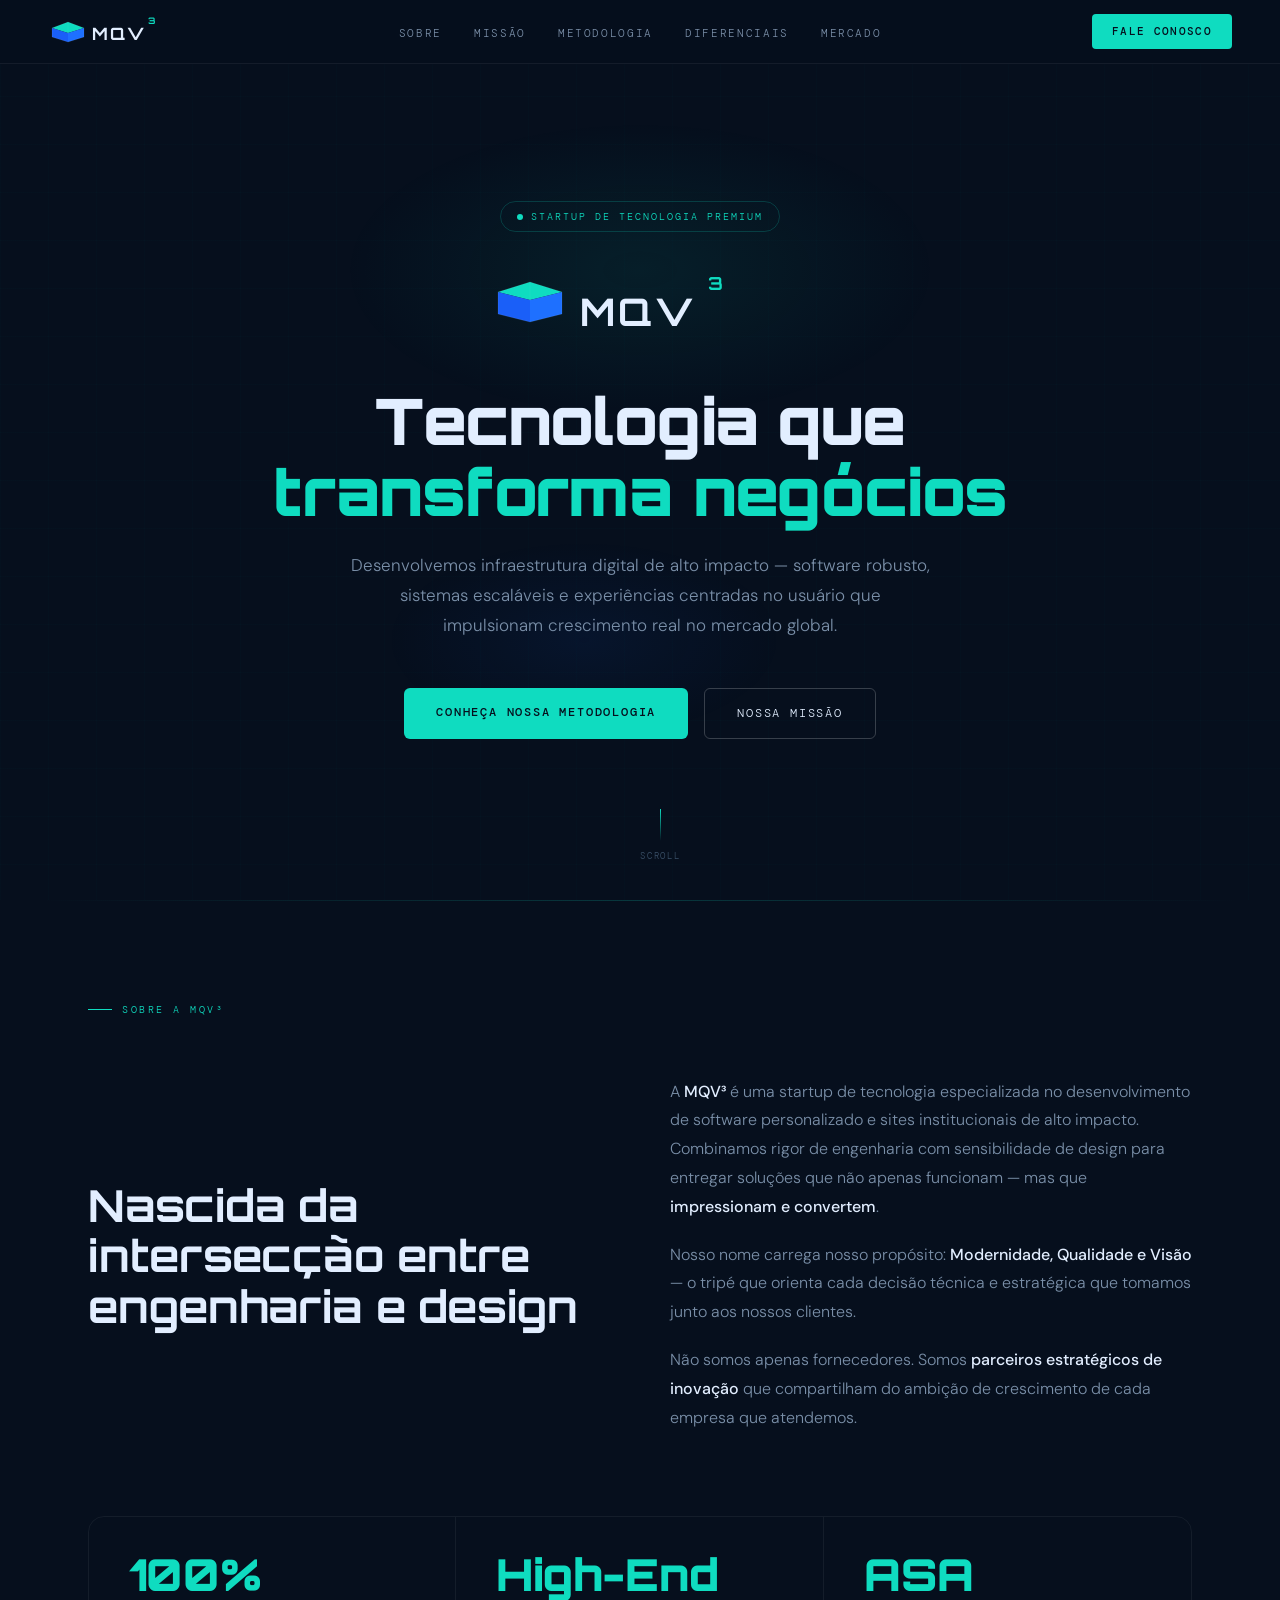
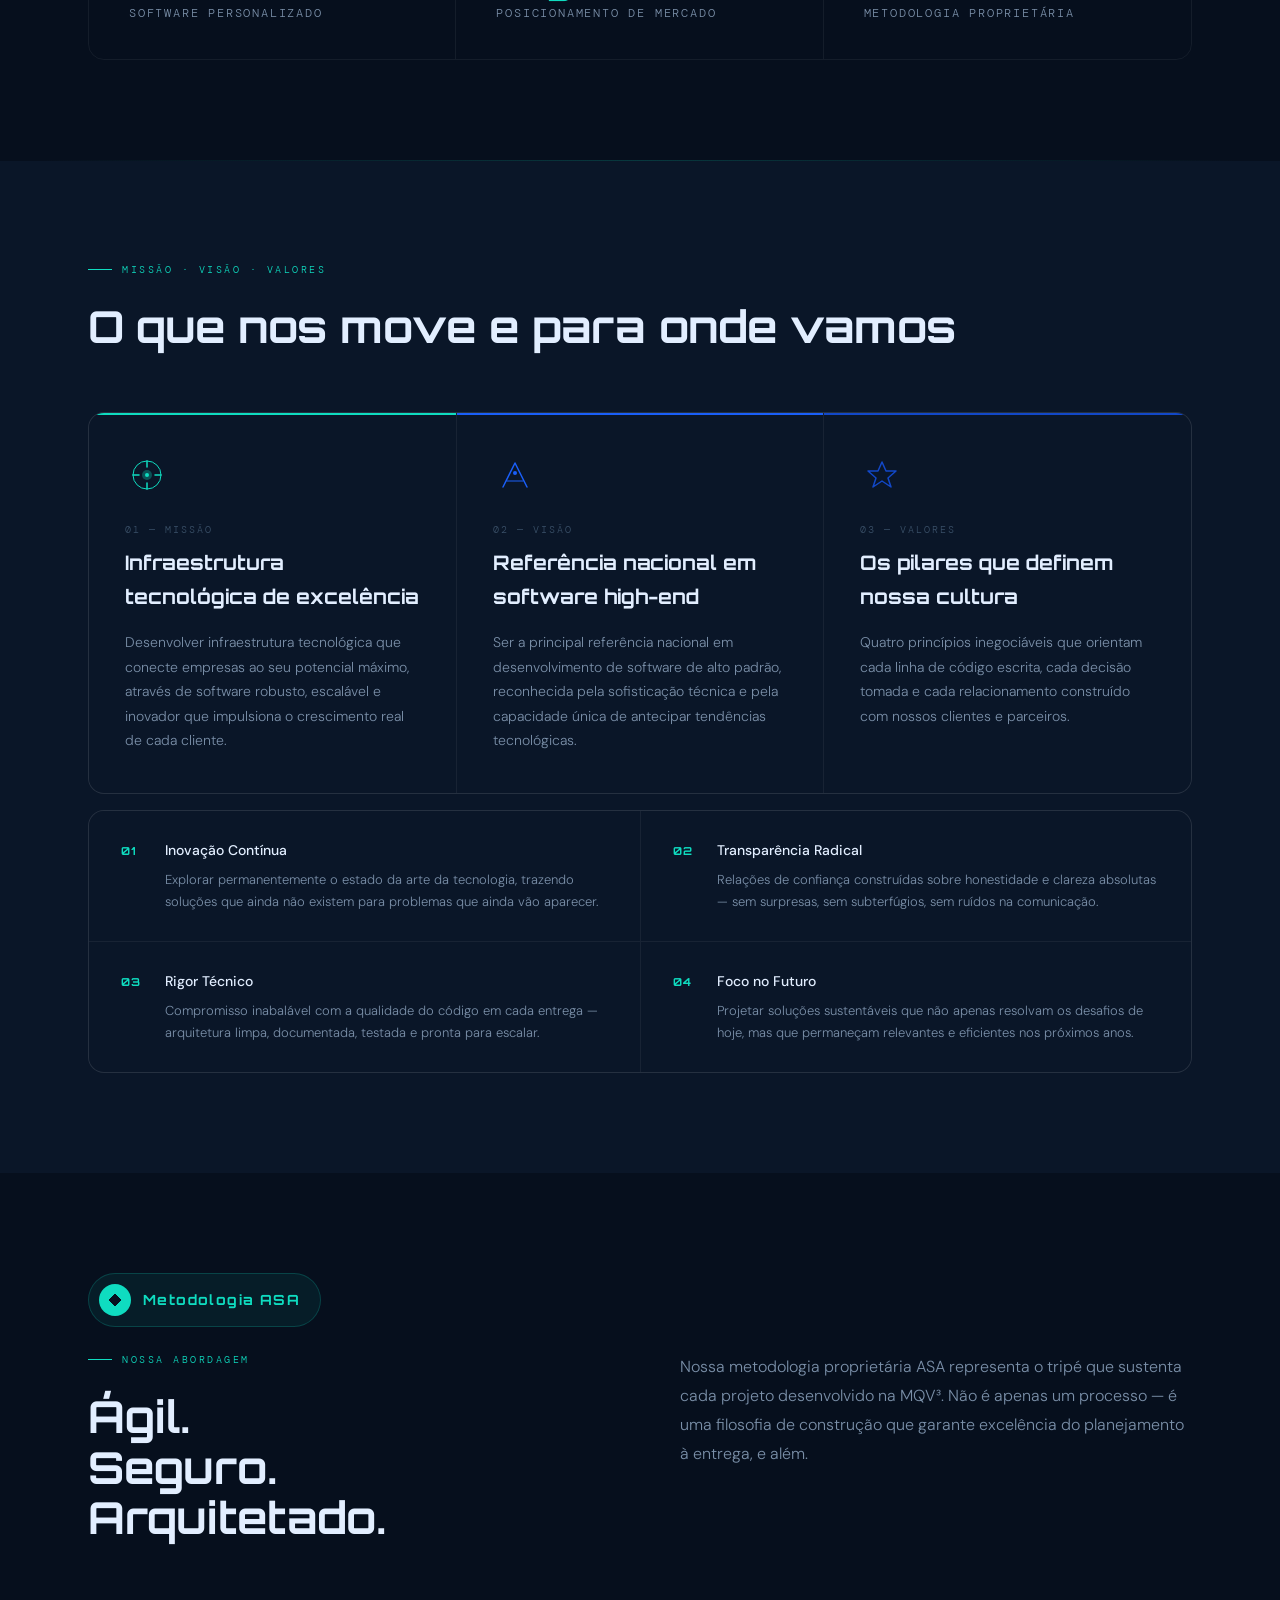
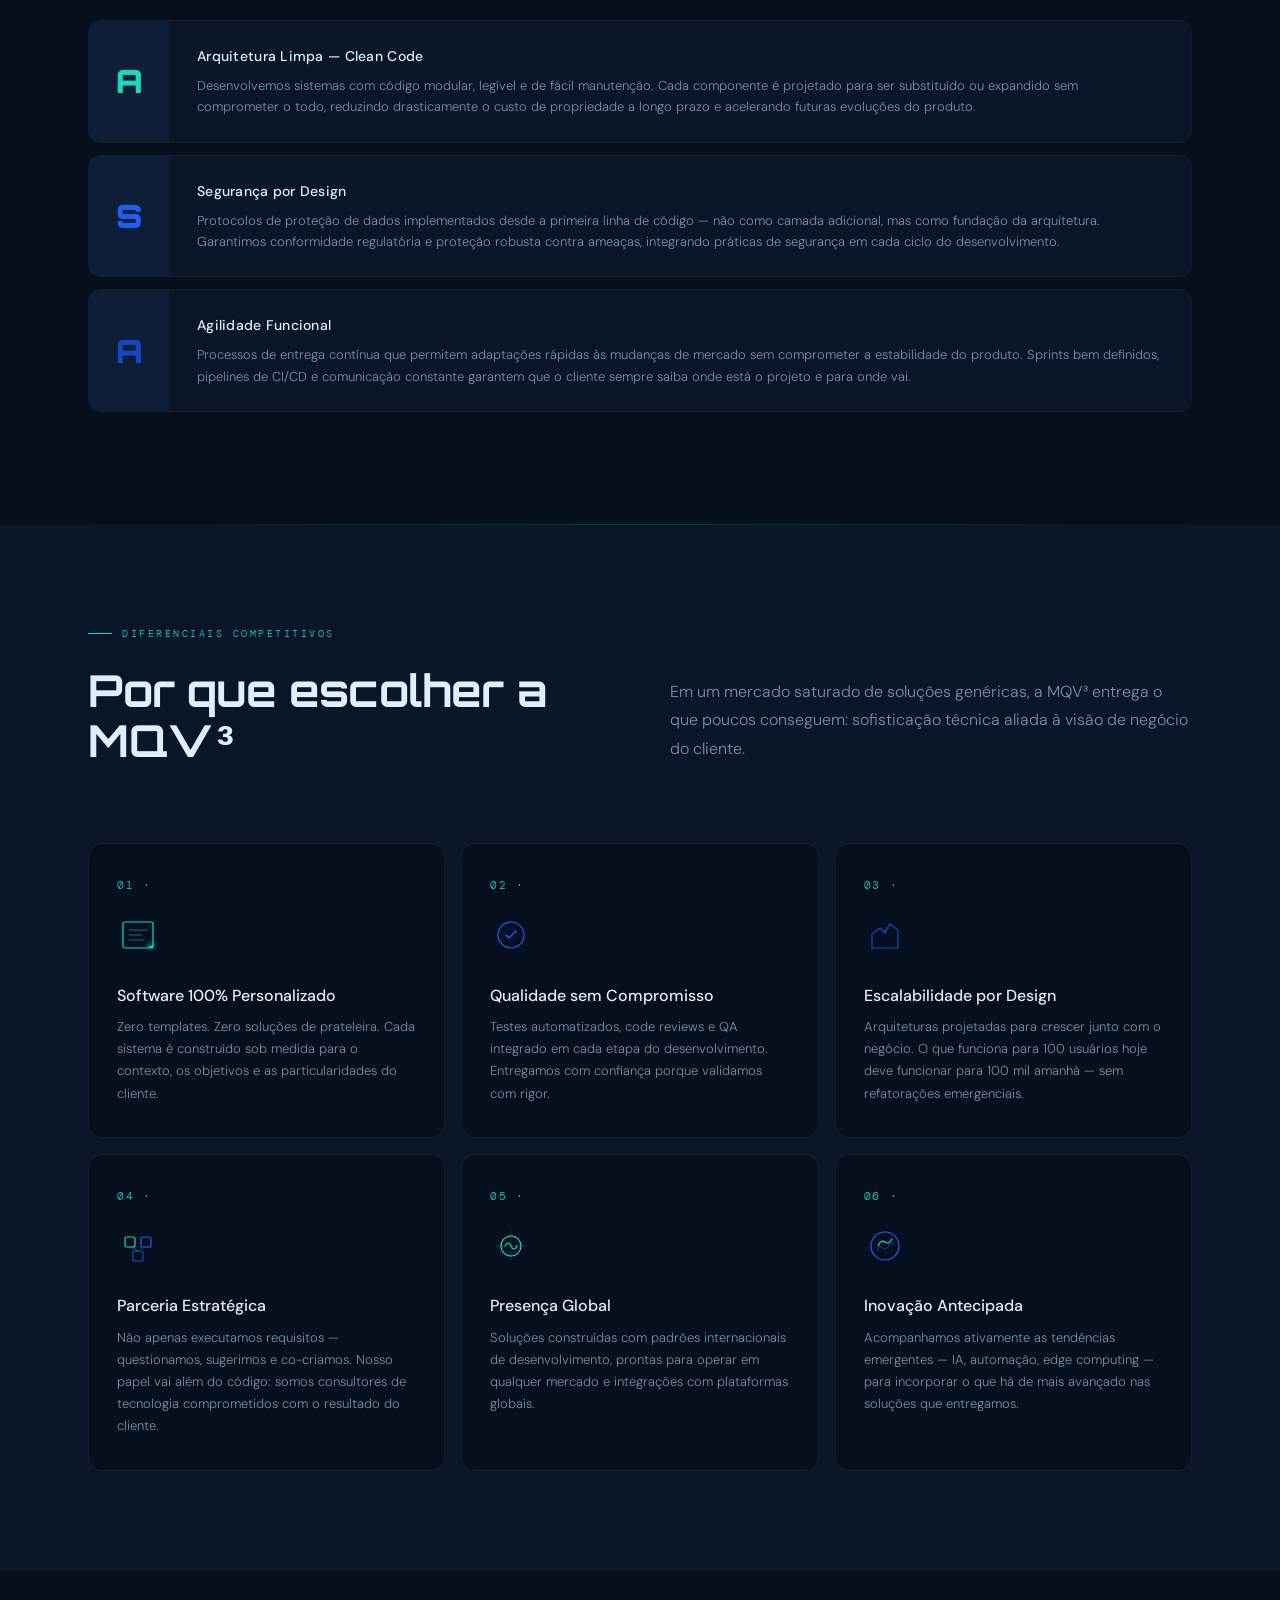
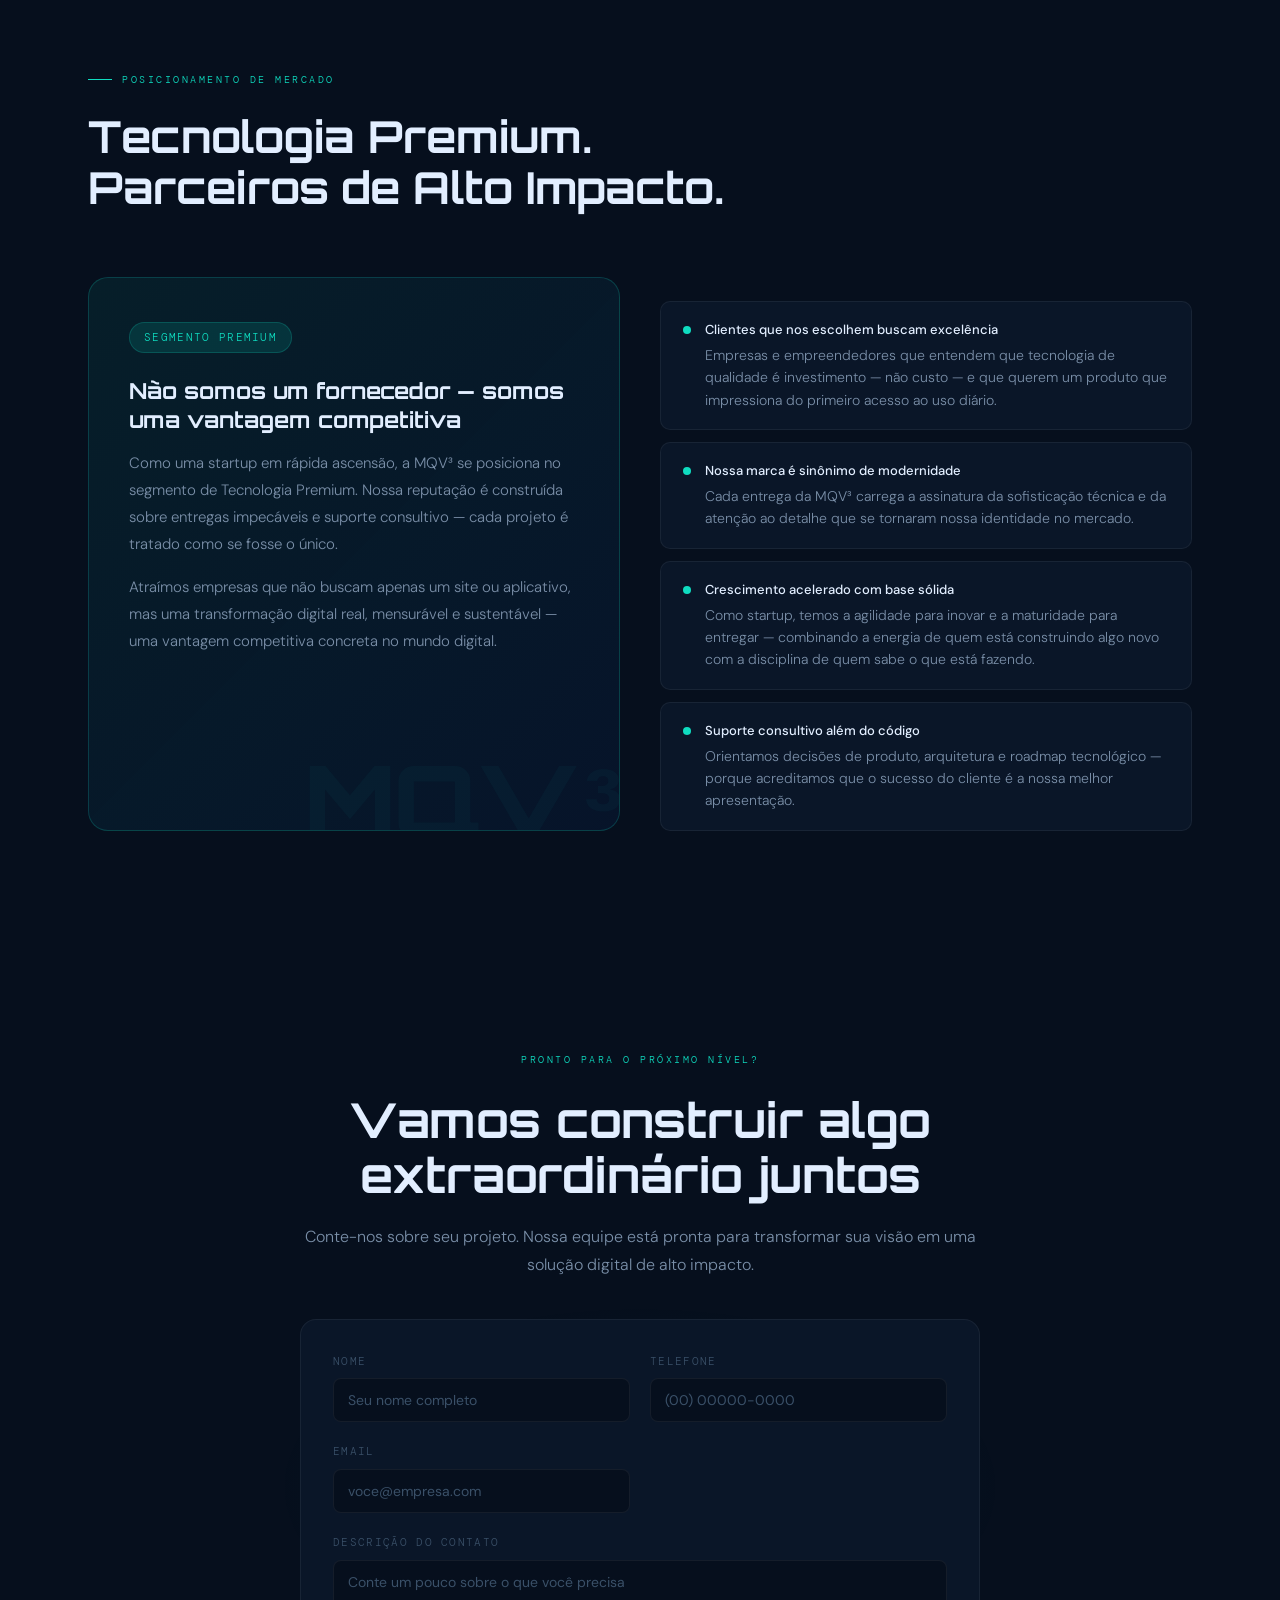
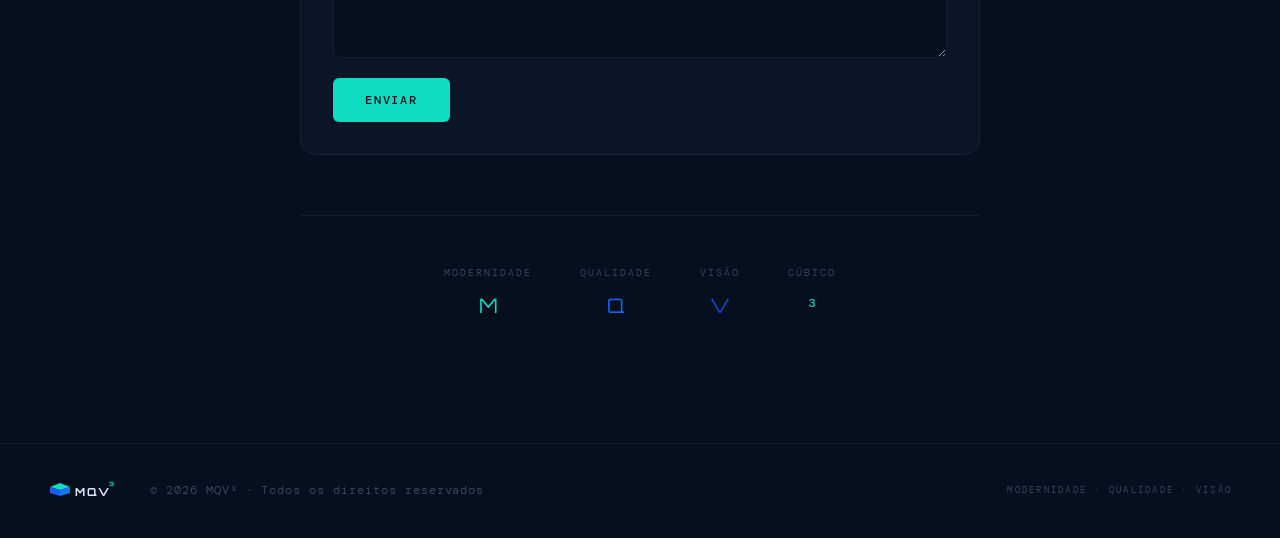
==== index.html @ 94315b9d "fix: Ajuste de organização de pastas do trabalho" ====
<!DOCTYPE html>
<html lang="pt-BR">
<head>
<meta charset="UTF-8">
<meta name="viewport" content="width=device-width, initial-scale=1.0">
<title>MQV³ — Apresentação Institucional</title>
<link rel="preconnect" href="https://fonts.googleapis.com">
<link href="https://fonts.googleapis.com/css2?family=Orbitron:wght@700;900&family=DM+Sans:ital,wght@0,300;0,400;0,500;1,300&family=DM+Mono:wght@400;500&display=swap" rel="stylesheet">
<link rel="stylesheet" href="css/styles.css">
</head>
<body>

<!-- NAV -->
<nav>
  <a href="#hero" class="nav-logo" aria-label="Voltar ao topo">
    <svg width="140" height="34" viewBox="0 0 140 34" xmlns="http://www.w3.org/2000/svg">
      <polygon points="20,7 36,13 20,18 4,13" fill="#0FDCC0"/>
      <polygon points="4,13 20,18 20,27 4,22" fill="#1A5FF8"/>
      <polygon points="36,13 36,22 20,27 20,18" fill="#1E70FF"/>
      <polyline points="20,7 36,13 36,22 20,27 4,22 4,13 20,7" fill="none" stroke="rgba(255,255,255,0.1)" stroke-width="0.75"/>
      <line x1="20" y1="7" x2="20" y2="18" stroke="rgba(255,255,255,0.1)" stroke-width="0.5"/>
      <line x1="4" y1="13" x2="20" y2="18" stroke="rgba(255,255,255,0.07)" stroke-width="0.5"/>
      <line x1="36" y1="13" x2="20" y2="18" stroke="rgba(255,255,255,0.07)" stroke-width="0.5"/>
      <text x="44" y="25" font-family="'Orbitron','Courier New',monospace" font-weight="700" font-size="17" fill="#E2EEFF" letter-spacing="2">MQV</text>
      <text x="100" y="9" font-family="'Orbitron','Courier New',monospace" font-weight="700" font-size="9" fill="#0FDCC0">3</text>
    </svg>
  </a>
  <ul class="nav-links">
    <li><a href="#sobre">Sobre</a></li>
    <li><a href="#mvv">Missão</a></li>
    <li><a href="#asa">Metodologia</a></li>
    <li><a href="#diferenciais">Diferenciais</a></li>
    <li><a href="#posicionamento">Mercado</a></li>
  </ul>
  <a href="#cta" class="nav-cta">Fale conosco</a>
</nav>

<!-- HERO -->
<section id="hero">
  <div class="hero-glow"></div>
  <div class="hero-glow-2"></div>

  <div class="hero-badge">Startup de Tecnologia Premium</div>

  <div class="hero-logo-big">
    <svg width="300" height="74" viewBox="0 0 300 74" xmlns="http://www.w3.org/2000/svg">
      <polygon points="40,10 72,20 40,28 8,20" fill="#0FDCC0"/>
      <polygon points="8,20 40,28 40,50 8,42" fill="#1A5FF8"/>
      <polygon points="72,20 72,42 40,50 40,28" fill="#1E70FF"/>
      <polyline points="40,10 72,20 72,42 40,50 8,42 8,20 40,10" fill="none" stroke="rgba(255,255,255,0.1)" stroke-width="0.75"/>
      <line x1="40" y1="10" x2="40" y2="28" stroke="rgba(255,255,255,0.1)" stroke-width="0.5"/>
      <line x1="8" y1="20" x2="40" y2="28" stroke="rgba(255,255,255,0.07)" stroke-width="0.5"/>
      <line x1="72" y1="20" x2="40" y2="28" stroke="rgba(255,255,255,0.07)" stroke-width="0.5"/>
      <text x="90" y="54" font-family="'Orbitron','Courier New',monospace" font-weight="700" font-size="38" fill="#E2EEFF" letter-spacing="3">MQV</text>
      <text x="218" y="18" font-family="'Orbitron','Courier New',monospace" font-weight="700" font-size="18" fill="#0FDCC0">3</text>
    </svg>
  </div>

  <h1 class="hero-tagline">
    Tecnologia que<br><span>transforma negócios</span>
  </h1>

  <p class="hero-sub">
    Desenvolvemos infraestrutura digital de alto impacto — software robusto, sistemas escaláveis e experiências centradas no usuário que impulsionam crescimento real no mercado global.
  </p>

  <div class="hero-actions">
    <a href="#asa" class="btn-primary">Conheça nossa metodologia</a>
    <a href="#mvv" class="btn-outline">Nossa missão</a>
  </div>

  <div class="hero-scroll">
    <div class="scroll-line"></div>
    <span>Scroll</span>
  </div>
</section>

<div class="divider"></div>

<!-- SOBRE -->
<section id="sobre" class="section">
  <div class="section-label">Sobre a MQV³</div>
  <div class="grid-2">
    <div>
      <h2 class="section-title reveal">Nascida da intersecção entre engenharia e design</h2>
    </div>
    <div class="sobre-text reveal">
      <p>A <strong>MQV³</strong> é uma startup de tecnologia especializada no desenvolvimento de software personalizado e sites institucionais de alto impacto. Combinamos rigor de engenharia com sensibilidade de design para entregar soluções que não apenas funcionam — mas que <strong>impressionam e convertem</strong>.</p>
      <p>Nosso nome carrega nosso propósito: <strong>Modernidade, Qualidade e Visão</strong> — o tripé que orienta cada decisão técnica e estratégica que tomamos junto aos nossos clientes.</p>
      <p>Não somos apenas fornecedores. Somos <strong>parceiros estratégicos de inovação</strong> que compartilham do ambição de crescimento de cada empresa que atendemos.</p>
    </div>
  </div>

  <div style="display: grid; grid-template-columns: repeat(3, 1fr); gap: 0; margin-top: 64px; border: 0.5px solid var(--border); border-radius: 16px; overflow: hidden;">
    <div class="sobre-stat" style="border: none; border-right: 0.5px solid var(--border); padding: 36px 40px; margin: 0;">
      <div class="stat-num reveal">100%</div>
      <div class="stat-label">Software personalizado</div>
    </div>
    <div class="sobre-stat" style="border: none; border-right: 0.5px solid var(--border); padding: 36px 40px; margin: 0;">
      <div class="stat-num reveal">High-End</div>
      <div class="stat-label">Posicionamento de mercado</div>
    </div>
    <div class="sobre-stat" style="border: none; padding: 36px 40px; margin: 0;">
      <div class="stat-num reveal">ASA</div>
      <div class="stat-label">Metodologia proprietária</div>
    </div>
  </div>
</section>

<div class="divider"></div>

<!-- MISSÃO VISÃO VALORES -->
<section id="mvv" style="background: var(--midnight-2); padding: 0;">
  <div class="inner">
    <div class="section-label">Missão · Visão · Valores</div>
    <h2 class="section-title reveal">O que nos move e para onde vamos</h2>

    <div class="mvv-grid">
      <div class="mvv-card reveal">
        <div class="mvv-icon">
          <svg width="32" height="32" viewBox="0 0 32 32" fill="none">
            <circle cx="16" cy="16" r="14" stroke="#0FDCC0" stroke-width="1"/>
            <circle cx="16" cy="16" r="5" fill="#0FDCC0" opacity="0.3"/>
            <circle cx="16" cy="16" r="2" fill="#0FDCC0"/>
            <line x1="16" y1="2" x2="16" y2="8" stroke="#0FDCC0" stroke-width="1.5" stroke-linecap="round"/>
            <line x1="16" y1="24" x2="16" y2="30" stroke="#0FDCC0" stroke-width="1.5" stroke-linecap="round"/>
            <line x1="2" y1="16" x2="8" y2="16" stroke="#0FDCC0" stroke-width="1.5" stroke-linecap="round"/>
            <line x1="24" y1="16" x2="30" y2="16" stroke="#0FDCC0" stroke-width="1.5" stroke-linecap="round"/>
          </svg>
        </div>
        <div class="mvv-label">01 — Missão</div>
        <h3 class="mvv-title">Infraestrutura tecnológica de excelência</h3>
        <p class="mvv-text">Desenvolver infraestrutura tecnológica que conecte empresas ao seu potencial máximo, através de software robusto, escalável e inovador que impulsiona o crescimento real de cada cliente.</p>
      </div>

      <div class="mvv-card reveal">
        <div class="mvv-icon">
          <svg width="32" height="32" viewBox="0 0 32 32" fill="none">
            <path d="M4 28 L16 4 L28 28" stroke="#1A5FF8" stroke-width="1.5" stroke-linecap="round" stroke-linejoin="round"/>
            <path d="M8 22 L24 22" stroke="#1A5FF8" stroke-width="1" stroke-linecap="round"/>
            <circle cx="16" cy="14" r="2" fill="#1A5FF8"/>
          </svg>
        </div>
        <div class="mvv-label">02 — Visão</div>
        <h3 class="mvv-title">Referência nacional em software high-end</h3>
        <p class="mvv-text">Ser a principal referência nacional em desenvolvimento de software de alto padrão, reconhecida pela sofisticação técnica e pela capacidade única de antecipar tendências tecnológicas.</p>
      </div>

      <div class="mvv-card reveal">
        <div class="mvv-icon">
          <svg width="32" height="32" viewBox="0 0 32 32" fill="none">
            <polygon points="16,3 20,12 30,12 22,19 25,28 16,22 7,28 10,19 2,12 12,12" stroke="#1248C8" stroke-width="1.5" fill="none" stroke-linejoin="round"/>
          </svg>
        </div>
        <div class="mvv-label">03 — Valores</div>
        <h3 class="mvv-title">Os pilares que definem nossa cultura</h3>
        <p class="mvv-text">Quatro princípios inegociáveis que orientam cada linha de código escrita, cada decisão tomada e cada relacionamento construído com nossos clientes e parceiros.</p>
      </div>
    </div>

    <div class="valores-grid" style="margin-top: 16px;">
      <div class="valor-item reveal">
        <div class="valor-num">01</div>
        <div>
          <div class="valor-title">Inovação Contínua</div>
          <div class="valor-text">Explorar permanentemente o estado da arte da tecnologia, trazendo soluções que ainda não existem para problemas que ainda vão aparecer.</div>
        </div>
      </div>
      <div class="valor-item reveal">
        <div class="valor-num">02</div>
        <div>
          <div class="valor-title">Transparência Radical</div>
          <div class="valor-text">Relações de confiança construídas sobre honestidade e clareza absolutas — sem surpresas, sem subterfúgios, sem ruídos na comunicação.</div>
        </div>
      </div>
      <div class="valor-item reveal">
        <div class="valor-num">03</div>
        <div>
          <div class="valor-title">Rigor Técnico</div>
          <div class="valor-text">Compromisso inabalável com a qualidade do código em cada entrega — arquitetura limpa, documentada, testada e pronta para escalar.</div>
        </div>
      </div>
      <div class="valor-item reveal">
        <div class="valor-num">04</div>
        <div>
          <div class="valor-title">Foco no Futuro</div>
          <div class="valor-text">Projetar soluções sustentáveis que não apenas resolvam os desafios de hoje, mas que permaneçam relevantes e eficientes nos próximos anos.</div>
        </div>
      </div>
    </div>
  </div>
</section>

<div class="divider"></div>

<!-- METODOLOGIA ASA -->
<section id="asa" class="section">
  <div class="asa-header">
    <div>
      <div class="asa-badge">
        <div class="asa-badge-icon">
          <svg width="16" height="16" viewBox="0 0 16 16" fill="none">
            <path d="M8 2 L14 8 L8 14 L2 8 Z" fill="#060F1D" stroke="#060F1D"/>
          </svg>
        </div>
        <span class="asa-badge-text">Metodologia ASA</span>
      </div>
      <div class="section-label">Nossa abordagem</div>
      <h2 class="section-title reveal">Ágil.<br>Seguro.<br>Arquitetado.</h2>
    </div>
    <div>
      <p class="section-intro reveal" style="margin-top: 80px;">Nossa metodologia proprietária ASA representa o tripé que sustenta cada projeto desenvolvido na MQV³. Não é apenas um processo — é uma filosofia de construção que garante excelência do planejamento à entrega, e além.</p>
    </div>
  </div>

  <div class="asa-pillars">
    <div class="asa-pillar reveal">
      <div class="asa-pillar-letter">A</div>
      <div class="asa-pillar-content">
        <div class="asa-pillar-title">Arquitetura Limpa — Clean Code</div>
        <div class="asa-pillar-text">Desenvolvemos sistemas com código modular, legível e de fácil manutenção. Cada componente é projetado para ser substituído ou expandido sem comprometer o todo, reduzindo drasticamente o custo de propriedade a longo prazo e acelerando futuras evoluções do produto.</div>
      </div>
    </div>

    <div class="asa-pillar reveal">
      <div class="asa-pillar-letter">S</div>
      <div class="asa-pillar-content">
        <div class="asa-pillar-title">Segurança por Design</div>
        <div class="asa-pillar-text">Protocolos de proteção de dados implementados desde a primeira linha de código — não como camada adicional, mas como fundação da arquitetura. Garantimos conformidade regulatória e proteção robusta contra ameaças, integrando práticas de segurança em cada ciclo do desenvolvimento.</div>
      </div>
    </div>

    <div class="asa-pillar reveal">
      <div class="asa-pillar-letter">A</div>
      <div class="asa-pillar-content">
        <div class="asa-pillar-title">Agilidade Funcional</div>
        <div class="asa-pillar-text">Processos de entrega contínua que permitem adaptações rápidas às mudanças de mercado sem comprometer a estabilidade do produto. Sprints bem definidos, pipelines de CI/CD e comunicação constante garantem que o cliente sempre saiba onde está o projeto e para onde vai.</div>
      </div>
    </div>
  </div>
</section>

<div class="divider"></div>

<!-- DIFERENCIAIS -->
<section id="diferenciais" style="background: var(--midnight-2); padding: 0;">
  <div class="inner">
    <div class="section-label">Diferenciais Competitivos</div>
    <div style="display: grid; grid-template-columns: 1fr 1fr; gap: 60px; align-items: start;">
      <h2 class="section-title reveal">Por que escolher a MQV³</h2>
      <p class="section-intro reveal" style="margin-top: 12px;">Em um mercado saturado de soluções genéricas, a MQV³ entrega o que poucos conseguem: sofisticação técnica aliada à visão de negócio do cliente.</p>
    </div>

    <div class="diff-grid">
      <div class="diff-card reveal">
        <div class="diff-num">01 ·</div>
        <svg class="diff-icon" viewBox="0 0 42 42" fill="none">
          <rect x="6" y="8" width="30" height="26" rx="2" stroke="#0FDCC0" stroke-width="1.2"/>
          <line x1="12" y1="16" x2="30" y2="16" stroke="#0FDCC0" stroke-width="1" stroke-linecap="round" opacity="0.5"/>
          <line x1="12" y1="21" x2="24" y2="21" stroke="#0FDCC0" stroke-width="1" stroke-linecap="round" opacity="0.5"/>
          <line x1="12" y1="26" x2="27" y2="26" stroke="#0FDCC0" stroke-width="1" stroke-linecap="round" opacity="0.5"/>
          <circle cx="34" cy="32" r="5" fill="#0FDCC0" opacity="0.15" stroke="#0FDCC0" stroke-width="1"/>
          <path d="M32 32 L33.5 33.5 L36 31" stroke="#0FDCC0" stroke-width="1.2" stroke-linecap="round" stroke-linejoin="round"/>
        </svg>
        <div class="diff-title">Software 100% Personalizado</div>
        <div class="diff-text">Zero templates. Zero soluções de prateleira. Cada sistema é construído sob medida para o contexto, os objetivos e as particularidades do cliente.</div>
      </div>

      <div class="diff-card reveal">
        <div class="diff-num">02 ·</div>
        <svg class="diff-icon" viewBox="0 0 42 42" fill="none">
          <circle cx="21" cy="21" r="13" stroke="#1A5FF8" stroke-width="1.2"/>
          <path d="M16 21 L19 24 L26 17" stroke="#1A5FF8" stroke-width="1.5" stroke-linecap="round" stroke-linejoin="round"/>
          <circle cx="21" cy="21" r="6" stroke="#1A5FF8" stroke-width="0.7" opacity="0.3"/>
        </svg>
        <div class="diff-title">Qualidade sem Compromisso</div>
        <div class="diff-text">Testes automatizados, code reviews e QA integrado em cada etapa do desenvolvimento. Entregamos com confiança porque validamos com rigor.</div>
      </div>

      <div class="diff-card reveal">
        <div class="diff-num">03 ·</div>
        <svg class="diff-icon" viewBox="0 0 42 42" fill="none">
          <path d="M8 34 L8 20 L16 14 L21 18 L26 10 L34 16 L34 34" stroke="#1248C8" stroke-width="1.2" stroke-linejoin="round" stroke-linecap="round"/>
          <line x1="8" y1="34" x2="34" y2="34" stroke="#1248C8" stroke-width="1" stroke-linecap="round"/>
          <circle cx="21" cy="18" r="2" fill="#1248C8" opacity="0.5"/>
        </svg>
        <div class="diff-title">Escalabilidade por Design</div>
        <div class="diff-text">Arquiteturas projetadas para crescer junto com o negócio. O que funciona para 100 usuários hoje deve funcionar para 100 mil amanhã — sem refatorações emergenciais.</div>
      </div>

      <div class="diff-card reveal">
        <div class="diff-num">04 ·</div>
        <svg class="diff-icon" viewBox="0 0 42 42" fill="none">
          <rect x="8" y="12" width="10" height="10" rx="2" stroke="#0FDCC0" stroke-width="1.2"/>
          <rect x="24" y="12" width="10" height="10" rx="2" stroke="#1A5FF8" stroke-width="1.2"/>
          <rect x="16" y="26" width="10" height="10" rx="2" stroke="#1248C8" stroke-width="1.2"/>
          <line x1="13" y1="22" x2="21" y2="26" stroke="#0FDCC0" stroke-width="0.8" opacity="0.5"/>
          <line x1="29" y1="22" x2="21" y2="26" stroke="#1A5FF8" stroke-width="0.8" opacity="0.5"/>
        </svg>
        <div class="diff-title">Parceria Estratégica</div>
        <div class="diff-text">Não apenas executamos requisitos — questionamos, sugerimos e co-criamos. Nosso papel vai além do código: somos consultores de tecnologia comprometidos com o resultado do cliente.</div>
      </div>

      <div class="diff-card reveal">
        <div class="diff-num">05 ·</div>
        <svg class="diff-icon" viewBox="0 0 42 42" fill="none">
          <path d="M21 6 L21 36" stroke="#0FDCC0" stroke-width="1" stroke-linecap="round" opacity="0.2"/>
          <path d="M6 21 L36 21" stroke="#0FDCC0" stroke-width="1" stroke-linecap="round" opacity="0.2"/>
          <circle cx="21" cy="21" r="10" stroke="#0FDCC0" stroke-width="1.2"/>
          <path d="M15 21 Q18 15 21 21 Q24 27 27 21" stroke="#0FDCC0" stroke-width="1.2" fill="none" stroke-linecap="round"/>
        </svg>
        <div class="diff-title">Presença Global</div>
        <div class="diff-text">Soluções construídas com padrões internacionais de desenvolvimento, prontas para operar em qualquer mercado e integrações com plataformas globais.</div>
      </div>

      <div class="diff-card reveal">
        <div class="diff-num">06 ·</div>
        <svg class="diff-icon" viewBox="0 0 42 42" fill="none">
          <circle cx="21" cy="21" r="14" stroke="#1A5FF8" stroke-width="1.2"/>
          <path d="M14 21 Q17 14 21 17 Q25 20 28 14" stroke="#0FDCC0" stroke-width="1.2" fill="none" stroke-linecap="round"/>
          <path d="M13 25 Q16 20 19 23 Q22 26 26 19 Q28 16 30 19" stroke="#1A5FF8" stroke-width="1" fill="none" stroke-linecap="round" opacity="0.6"/>
        </svg>
        <div class="diff-title">Inovação Antecipada</div>
        <div class="diff-text">Acompanhamos ativamente as tendências emergentes — IA, automação, edge computing — para incorporar o que há de mais avançado nas soluções que entregamos.</div>
      </div>
    </div>
  </div>
</section>

<div class="divider"></div>

<!-- POSICIONAMENTO -->
<section id="posicionamento" class="section">
  <div class="section-label">Posicionamento de Mercado</div>
  <h2 class="section-title reveal">Tecnologia Premium.<br>Parceiros de Alto Impacto.</h2>

  <div class="pos-wrapper">
    <div class="pos-card-main reveal">
      <div class="pos-tag">Segmento Premium</div>
      <h3>Não somos um fornecedor — somos uma vantagem competitiva</h3>
      <p style="margin-top: 16px;">Como uma startup em rápida ascensão, a MQV³ se posiciona no segmento de Tecnologia Premium. Nossa reputação é construída sobre entregas impecáveis e suporte consultivo — cada projeto é tratado como se fosse o único.</p>
      <p style="margin-top: 16px;">Atraímos empresas que não buscam apenas um site ou aplicativo, mas uma transformação digital real, mensurável e sustentável — uma vantagem competitiva concreta no mundo digital.</p>
    </div>

    <div>
      <div class="pos-list">
        <div class="pos-item reveal">
          <div class="pos-item-dot"></div>
          <div class="pos-item-text">
            <strong>Clientes que nos escolhem buscam excelência</strong>
            Empresas e empreendedores que entendem que tecnologia de qualidade é investimento — não custo — e que querem um produto que impressiona do primeiro acesso ao uso diário.
          </div>
        </div>
        <div class="pos-item reveal">
          <div class="pos-item-dot"></div>
          <div class="pos-item-text">
            <strong>Nossa marca é sinônimo de modernidade</strong>
            Cada entrega da MQV³ carrega a assinatura da sofisticação técnica e da atenção ao detalhe que se tornaram nossa identidade no mercado.
          </div>
        </div>
        <div class="pos-item reveal">
          <div class="pos-item-dot"></div>
          <div class="pos-item-text">
            <strong>Crescimento acelerado com base sólida</strong>
            Como startup, temos a agilidade para inovar e a maturidade para entregar — combinando a energia de quem está construindo algo novo com a disciplina de quem sabe o que está fazendo.
          </div>
        </div>
        <div class="pos-item reveal">
          <div class="pos-item-dot"></div>
          <div class="pos-item-text">
            <strong>Suporte consultivo além do código</strong>
            Orientamos decisões de produto, arquitetura e roadmap tecnológico — porque acreditamos que o sucesso do cliente é a nossa melhor apresentação.
          </div>
        </div>
      </div>
    </div>
  </div>
</section>

<div class="divider"></div>

<!-- CTA -->
<section id="cta">
  <div class="cta-inner">
    <div class="cta-kicker">Pronto para o próximo nível?</div>
    <h2 class="cta-title reveal">Vamos construir algo extraordinário juntos</h2>
    <p class="cta-sub reveal">Conte-nos sobre seu projeto. Nossa equipe está pronta para transformar sua visão em uma solução digital de alto impacto.</p>
    <form id="contact-form" class="contact-form reveal">
      <div class="form-grid">
        <div class="form-field">
          <label for="contact-name">Nome</label>
          <input type="text" id="contact-name" name="name" placeholder="Seu nome completo" required>
        </div>
        <div class="form-field">
          <label for="contact-phone">Telefone</label>
          <input type="tel" id="contact-phone" name="phone" placeholder="(00) 00000-0000" required>
        </div>
        <div class="form-field">
          <label for="contact-email">Email</label>
          <input type="email" id="contact-email" name="email" placeholder="voce@empresa.com" required>
        </div>
        <div class="form-field full">
          <label for="contact-description">Descrição do contato</label>
          <textarea id="contact-description" name="description" rows="4" placeholder="Conte um pouco sobre o que você precisa" required></textarea>
        </div>
      </div>
      <div class="form-actions">
        <button type="submit" class="btn-primary">Enviar</button>
        <span id="contact-success" class="form-success" role="status" aria-live="polite">Formulário enviado com sucesso.</span>
      </div>
    </form>

    <div style="margin-top: 60px; padding-top: 48px; border-top: 0.5px solid var(--border); display: flex; justify-content: center; gap: 48px; flex-wrap: wrap;">
      <div style="text-align: center;">
        <div style="font-family: 'DM Mono', monospace; font-size: 10px; letter-spacing: 0.2em; color: var(--text-dim); text-transform: uppercase; margin-bottom: 8px;">Modernidade</div>
        <div style="font-family: 'Orbitron', monospace; font-size: 20px; color: var(--teal);">M</div>
      </div>
      <div style="text-align: center;">
        <div style="font-family: 'DM Mono', monospace; font-size: 10px; letter-spacing: 0.2em; color: var(--text-dim); text-transform: uppercase; margin-bottom: 8px;">Qualidade</div>
        <div style="font-family: 'Orbitron', monospace; font-size: 20px; color: var(--cobalt);">Q</div>
      </div>
      <div style="text-align: center;">
        <div style="font-family: 'DM Mono', monospace; font-size: 10px; letter-spacing: 0.2em; color: var(--text-dim); text-transform: uppercase; margin-bottom: 8px;">Visão</div>
        <div style="font-family: 'Orbitron', monospace; font-size: 20px; color: var(--indigo);">V</div>
      </div>
      <div style="text-align: center;">
        <div style="font-family: 'DM Mono', monospace; font-size: 10px; letter-spacing: 0.2em; color: var(--text-dim); text-transform: uppercase; margin-bottom: 8px;">Cúbico</div>
        <div style="font-family: 'Orbitron', monospace; font-size: 20px; color: var(--teal);">³</div>
      </div>
    </div>
  </div>
</section>

<!-- FOOTER -->
<footer>
  <div style="display: flex; align-items: center; gap: 12px;">
    <a href="#hero" class="footer-logo" aria-label="Voltar ao topo">
      <svg width="90" height="22" viewBox="0 0 90 22" xmlns="http://www.w3.org/2000/svg">
        <polygon points="12,3 22,7 12,10 2,7" fill="#0FDCC0"/>
        <polygon points="2,7 12,10 12,16 2,13" fill="#1A5FF8"/>
        <polygon points="22,7 22,13 12,16 12,10" fill="#1E70FF"/>
        <text x="27" y="16" font-family="'Orbitron','Courier New',monospace" font-weight="700" font-size="11" fill="#E2EEFF" letter-spacing="1.5">MQV</text>
        <text x="61" y="6" font-family="'Orbitron','Courier New',monospace" font-weight="700" font-size="6" fill="#0FDCC0">3</text>
      </svg>
    </a>
    <span class="footer-copy">© 2026 MQV³ · Todos os direitos reservados</span>
  </div>
  <span class="footer-tagline">Modernidade · Qualidade · Visão</span>
</footer>

<script src="js/main.js"></script>

</body>
</html>
---- css/styles.css ----
*, *::before, *::after { box-sizing: border-box; margin: 0; padding: 0; }

:root {
  --teal: #0FDCC0;
  --cobalt: #1A5FF8;
  --indigo: #1248C8;
  --midnight: #060F1D;
  --midnight-2: #0A1628;
  --midnight-3: #0E1E36;
  --nevoa: #F3F7FB;
  --text-main: #E2EEFF;
  --text-muted: #7A8FA8;
  --text-dim: #3A5068;
  --border: rgba(255,255,255,0.06);
  --border-teal: rgba(15,220,192,0.2);
}

html { scroll-behavior: smooth; }

body {
  background: var(--midnight);
  color: var(--text-main);
  font-family: 'DM Sans', sans-serif;
  font-weight: 300;
  line-height: 1.7;
  overflow-x: hidden;
}

/* --- GRID NOISE TEXTURE --- */
body::before {
  content: '';
  position: fixed;
  inset: 0;
  background-image:
    linear-gradient(rgba(15,220,192,0.015) 1px, transparent 1px),
    linear-gradient(90deg, rgba(15,220,192,0.015) 1px, transparent 1px);
  background-size: 48px 48px;
  pointer-events: none;
  z-index: 0;
}

section, nav, footer { position: relative; z-index: 1; }

/* --- TYPOGRAPHY --- */
.font-orbit { font-family: 'Orbitron', monospace; }
.font-mono  { font-family: 'DM Mono', monospace; }

h1, h2, h3 { font-family: 'Orbitron', monospace; font-weight: 700; }

.section-label {
  font-family: 'DM Mono', monospace;
  font-size: 10px;
  letter-spacing: 0.25em;
  text-transform: uppercase;
  color: var(--teal);
  display: flex;
  align-items: center;
  gap: 10px;
  margin-bottom: 1.5rem;
}
.section-label::before {
  content: '';
  display: block;
  width: 24px;
  height: 1px;
  background: var(--teal);
}

/* --- NAV --- */
nav {
  position: fixed;
  top: 0; left: 0; right: 0;
  z-index: 100;
  padding: 0 48px;
  height: 64px;
  display: flex;
  align-items: center;
  justify-content: space-between;
  background: rgba(6,15,29,0.85);
  backdrop-filter: blur(16px);
  border-bottom: 0.5px solid var(--border);
}

.nav-logo {
  display: flex;
  align-items: center;
  gap: 10px;
  text-decoration: none;
}

.nav-links {
  display: flex;
  gap: 32px;
  list-style: none;
}

.nav-links a {
  font-size: 11px;
  letter-spacing: 0.15em;
  text-transform: uppercase;
  text-decoration: none;
  color: var(--text-muted);
  transition: color 0.2s;
  font-family: 'DM Mono', monospace;
}
.nav-links a:hover { color: var(--teal); }

.nav-cta {
  font-size: 11px;
  font-family: 'DM Mono', monospace;
  letter-spacing: 0.12em;
  text-transform: uppercase;
  color: var(--midnight);
  background: var(--teal);
  padding: 8px 20px;
  border-radius: 4px;
  text-decoration: none;
  font-weight: 500;
  transition: opacity 0.2s;
}
.nav-cta:hover { opacity: 0.85; }

/* --- HERO --- */
#hero {
  min-height: 100vh;
  display: flex;
  flex-direction: column;
  align-items: center;
  justify-content: center;
  text-align: center;
  padding: 120px 48px 80px;
  position: relative;
}

.hero-glow {
  position: absolute;
  top: 30%;
  left: 50%;
  transform: translate(-50%, -50%);
  width: 600px;
  height: 300px;
  background: radial-gradient(ellipse, rgba(15,220,192,0.08) 0%, transparent 70%);
  pointer-events: none;
}

.hero-glow-2 {
  position: absolute;
  top: 60%;
  left: 30%;
  width: 400px;
  height: 200px;
  background: radial-gradient(ellipse, rgba(26,95,248,0.07) 0%, transparent 70%);
  pointer-events: none;
}

.hero-badge {
  display: inline-flex;
  align-items: center;
  gap: 8px;
  font-size: 10px;
  font-family: 'DM Mono', monospace;
  letter-spacing: 0.2em;
  text-transform: uppercase;
  color: var(--teal);
  border: 0.5px solid var(--border-teal);
  padding: 6px 16px;
  border-radius: 100px;
  margin-bottom: 2.5rem;
  animation: fadeUp 0.8s ease both;
}
.hero-badge::before {
  content: '';
  width: 6px;
  height: 6px;
  background: var(--teal);
  border-radius: 50%;
  animation: pulse 2s infinite;
}

@keyframes pulse {
  0%, 100% { opacity: 1; transform: scale(1); }
  50% { opacity: 0.4; transform: scale(0.8); }
}

.hero-logo-big {
  margin-bottom: 2rem;
  animation: fadeUp 0.8s 0.1s ease both;
}

.hero-tagline {
  font-size: clamp(36px, 5vw, 64px);
  font-family: 'Orbitron', monospace;
  font-weight: 900;
  line-height: 1.1;
  letter-spacing: -0.01em;
  margin-bottom: 1.5rem;
  animation: fadeUp 0.8s 0.2s ease both;
}

.hero-tagline span { color: var(--teal); }

.hero-sub {
  font-size: 17px;
  color: var(--text-muted);
  max-width: 580px;
  line-height: 1.75;
  margin-bottom: 3rem;
  animation: fadeUp 0.8s 0.3s ease both;
}

.hero-actions {
  display: flex;
  gap: 16px;
  justify-content: center;
  flex-wrap: wrap;
  animation: fadeUp 0.8s 0.4s ease both;
}

.btn-primary {
  background: var(--teal);
  color: var(--midnight);
  padding: 14px 32px;
  border-radius: 6px;
  font-size: 12px;
  font-family: 'DM Mono', monospace;
  letter-spacing: 0.15em;
  text-transform: uppercase;
  text-decoration: none;
  font-weight: 500;
  transition: opacity 0.2s, transform 0.2s;
}
.btn-primary:hover { opacity: 0.88; transform: translateY(-1px); }

.btn-outline {
  border: 0.5px solid rgba(255,255,255,0.2);
  color: var(--text-main);
  padding: 14px 32px;
  border-radius: 6px;
  font-size: 12px;
  font-family: 'DM Mono', monospace;
  letter-spacing: 0.15em;
  text-transform: uppercase;
  text-decoration: none;
  transition: border-color 0.2s, color 0.2s;
}
.btn-outline:hover { border-color: var(--teal); color: var(--teal); }

.hero-scroll {
  position: absolute;
  bottom: 36px;
  left: 50%;
  transform: translateX(-50%);
  display: flex;
  flex-direction: column;
  align-items: center;
  gap: 8px;
  font-size: 9px;
  font-family: 'DM Mono', monospace;
  letter-spacing: 0.2em;
  text-transform: uppercase;
  color: var(--text-dim);
  animation: fadeUp 1s 0.8s ease both;
}

.scroll-line {
  width: 1px;
  height: 32px;
  background: linear-gradient(to bottom, var(--teal), transparent);
  animation: scrollPulse 2s infinite;
}

@keyframes scrollPulse {
  0% { opacity: 1; transform: scaleY(1); transform-origin: top; }
  100% { opacity: 0; transform: scaleY(0); transform-origin: top; }
}

@keyframes fadeUp {
  from { opacity: 0; transform: translateY(20px); }
  to   { opacity: 1; transform: translateY(0); }
}

/* --- SECTION BASE --- */
.section {
  padding: 100px 48px;
  max-width: 1200px;
  margin: 0 auto;
}

.section-title {
  font-size: clamp(28px, 3.5vw, 44px);
  margin-bottom: 1rem;
  line-height: 1.15;
}

.section-intro {
  font-size: 16px;
  color: var(--text-muted);
  max-width: 560px;
  line-height: 1.8;
}

/* --- DIVIDER --- */
.divider {
  width: 100%;
  height: 0.5px;
  background: linear-gradient(to right, transparent, var(--border-teal), transparent);
  max-width: 1200px;
  margin: 0 auto;
}

/* --- SOBRE / CONTEXTO --- */
#sobre .grid-2 {
  display: grid;
  grid-template-columns: 1fr 1fr;
  gap: 60px;
  align-items: center;
  margin-top: 60px;
}

.sobre-stat {
  border-top: 0.5px solid var(--border-teal);
  padding-top: 20px;
  margin-bottom: 32px;
}

.stat-num {
  font-family: 'Orbitron', monospace;
  font-size: 44px;
  font-weight: 900;
  color: var(--teal);
  line-height: 1;
  margin-bottom: 6px;
}

.stat-label {
  font-size: 12px;
  font-family: 'DM Mono', monospace;
  letter-spacing: 0.15em;
  text-transform: uppercase;
  color: var(--text-muted);
}

.sobre-text p {
  font-size: 16px;
  color: var(--text-muted);
  line-height: 1.8;
  margin-bottom: 1.2rem;
}

.sobre-text p strong { color: var(--text-main); font-weight: 500; }

/* --- MVV --- */
#mvv { background: var(--midnight-2); }

#mvv .inner {
  padding: 100px 48px;
  max-width: 1200px;
  margin: 0 auto;
}

.mvv-grid {
  display: grid;
  grid-template-columns: repeat(3, 1fr);
  gap: 1px;
  background: var(--border);
  border: 0.5px solid var(--border);
  border-radius: 16px;
  overflow: hidden;
  margin-top: 60px;
}

.mvv-card {
  background: var(--midnight-2);
  padding: 40px 36px;
  position: relative;
}

.mvv-card::before {
  content: '';
  position: absolute;
  top: 0; left: 0; right: 0;
  height: 2px;
}
.mvv-card:nth-child(1)::before { background: var(--teal); }
.mvv-card:nth-child(2)::before { background: var(--cobalt); }
.mvv-card:nth-child(3)::before { background: var(--indigo); }

.mvv-icon {
  width: 44px;
  height: 44px;
  margin-bottom: 24px;
  display: flex;
  align-items: center;
  justify-content: center;
}

.mvv-label {
  font-size: 10px;
  font-family: 'DM Mono', monospace;
  letter-spacing: 0.2em;
  text-transform: uppercase;
  color: var(--text-dim);
  margin-bottom: 8px;
}

.mvv-title {
  font-family: 'Orbitron', monospace;
  font-size: 20px;
  margin-bottom: 16px;
  color: var(--text-main);
}

.mvv-text {
  font-size: 14px;
  color: var(--text-muted);
  line-height: 1.75;
}

/* --- VALORES --- */
.valores-grid {
  display: grid;
  grid-template-columns: repeat(2, 1fr);
  gap: 1px;
  background: var(--border);
  border: 0.5px solid var(--border);
  border-radius: 16px;
  overflow: hidden;
  margin-top: 24px;
}

.valor-item {
  background: var(--midnight-2);
  padding: 28px 32px;
  display: flex;
  gap: 20px;
  align-items: flex-start;
}

.valor-num {
  font-family: 'Orbitron', monospace;
  font-size: 11px;
  color: var(--teal);
  min-width: 24px;
  padding-top: 3px;
  font-weight: 700;
  letter-spacing: 0.1em;
}

.valor-title {
  font-size: 14px;
  font-weight: 500;
  color: var(--text-main);
  margin-bottom: 6px;
}

.valor-text {
  font-size: 13px;
  color: var(--text-muted);
  line-height: 1.7;
}

/* --- ASA METODOLOGIA --- */
#asa .asa-header {
  display: grid;
  grid-template-columns: 1fr 1fr;
  gap: 80px;
  align-items: start;
  margin-bottom: 60px;
}

.asa-badge {
  display: inline-flex;
  align-items: center;
  gap: 12px;
  background: rgba(15,220,192,0.07);
  border: 0.5px solid var(--border-teal);
  border-radius: 100px;
  padding: 10px 20px 10px 10px;
  margin-bottom: 1.5rem;
}

.asa-badge-icon {
  width: 32px;
  height: 32px;
  background: var(--teal);
  border-radius: 50%;
  display: flex;
  align-items: center;
  justify-content: center;
}

.asa-badge-text {
  font-family: 'Orbitron', monospace;
  font-size: 14px;
  font-weight: 700;
  color: var(--teal);
  letter-spacing: 0.1em;
}

.asa-pillars {
  display: flex;
  flex-direction: column;
  gap: 0;
}

.asa-pillar {
  display: grid;
  grid-template-columns: 80px 1fr;
  gap: 0;
  border: 0.5px solid var(--border);
  border-radius: 12px;
  overflow: hidden;
  margin-bottom: 12px;
}

.asa-pillar-letter {
  background: var(--midnight-3);
  display: flex;
  align-items: center;
  justify-content: center;
  font-family: 'Orbitron', monospace;
  font-size: 32px;
  font-weight: 900;
  padding: 28px 0;
}
.asa-pillar:nth-child(1) .asa-pillar-letter { color: var(--teal); }
.asa-pillar:nth-child(2) .asa-pillar-letter { color: var(--cobalt); }
.asa-pillar:nth-child(3) .asa-pillar-letter { color: var(--indigo); }

.asa-pillar-content {
  background: var(--midnight-2);
  padding: 24px 28px;
}

.asa-pillar-title {
  font-size: 14px;
  font-weight: 500;
  color: var(--text-main);
  margin-bottom: 6px;
  letter-spacing: 0.02em;
}

.asa-pillar-text {
  font-size: 13px;
  color: var(--text-muted);
  line-height: 1.65;
}

/* --- DIFERENCIAIS --- */
#diferenciais { background: var(--midnight-2); }

#diferenciais .inner {
  padding: 100px 48px;
  max-width: 1200px;
  margin: 0 auto;
}

.diff-grid {
  display: grid;
  grid-template-columns: repeat(3, 1fr);
  gap: 16px;
  margin-top: 60px;
}

.diff-card {
  background: var(--midnight);
  border: 0.5px solid var(--border);
  border-radius: 14px;
  padding: 32px 28px;
  transition: border-color 0.25s, transform 0.25s;
  position: relative;
  overflow: hidden;
}

.diff-card::after {
  content: '';
  position: absolute;
  bottom: 0; left: 0; right: 0;
  height: 1px;
  background: linear-gradient(to right, transparent, var(--teal), transparent);
  opacity: 0;
  transition: opacity 0.3s;
}

.diff-card:hover {
  border-color: rgba(15,220,192,0.25);
  transform: translateY(-3px);
}
.diff-card:hover::after { opacity: 1; }

.diff-num {
  font-family: 'DM Mono', monospace;
  font-size: 11px;
  letter-spacing: 0.15em;
  color: var(--teal);
  margin-bottom: 20px;
}

.diff-icon {
  width: 42px;
  height: 42px;
  margin-bottom: 20px;
}

.diff-title {
  font-size: 16px;
  font-weight: 500;
  color: var(--text-main);
  margin-bottom: 10px;
  line-height: 1.35;
}

.diff-text {
  font-size: 13px;
  color: var(--text-muted);
  line-height: 1.7;
}

/* --- POSICIONAMENTO --- */
.pos-wrapper {
  margin-top: 64px;
  display: grid;
  grid-template-columns: 1fr 1fr;
  gap: 40px;
  align-items: stretch;
}

.pos-card-main {
  background: linear-gradient(135deg, rgba(15,220,192,0.08) 0%, rgba(26,95,248,0.06) 100%);
  border: 0.5px solid var(--border-teal);
  border-radius: 20px;
  padding: 44px 40px;
  position: relative;
  overflow: hidden;
}

.pos-card-main::before {
  content: 'MQV³';
  position: absolute;
  bottom: -20px;
  right: -10px;
  font-family: 'Orbitron', monospace;
  font-size: 100px;
  font-weight: 900;
  color: rgba(15,220,192,0.04);
  line-height: 1;
  pointer-events: none;
  letter-spacing: -4px;
}

.pos-card-main h3 {
  font-size: 22px;
  margin-bottom: 16px;
  color: var(--text-main);
  line-height: 1.3;
}

.pos-card-main p {
  font-size: 15px;
  color: var(--text-muted);
  line-height: 1.8;
}

.pos-tag {
  display: inline-flex;
  background: rgba(15,220,192,0.12);
  color: var(--teal);
  border: 0.5px solid var(--border-teal);
  border-radius: 100px;
  font-size: 11px;
  font-family: 'DM Mono', monospace;
  letter-spacing: 0.12em;
  padding: 5px 14px;
  margin-bottom: 24px;
  text-transform: uppercase;
}

.pos-list {
  display: flex;
  flex-direction: column;
  gap: 12px;
  margin-top: 24px;
}

.pos-item {
  background: var(--midnight-2);
  border: 0.5px solid var(--border);
  border-radius: 10px;
  padding: 18px 22px;
  display: flex;
  align-items: flex-start;
  gap: 14px;
}

.pos-item-dot {
  width: 8px;
  height: 8px;
  min-width: 8px;
  background: var(--teal);
  border-radius: 50%;
  margin-top: 6px;
}

.pos-item-text {
  font-size: 14px;
  color: var(--text-muted);
  line-height: 1.6;
}

.pos-item-text strong {
  display: block;
  font-size: 13px;
  font-weight: 500;
  color: var(--text-main);
  margin-bottom: 3px;
}

/* --- CTA FINAL --- */
#cta {
  text-align: center;
  padding: 120px 48px;
  position: relative;
  overflow: hidden;
}

#cta::before {
  content: '';
  position: absolute;
  top: 50%; left: 50%;
  transform: translate(-50%, -50%);
  width: 800px;
  height: 400px;
  background: radial-gradient(ellipse, rgba(15,220,192,0.06) 0%, transparent 65%);
  pointer-events: none;
}

.cta-inner { max-width: 680px; margin: 0 auto; }

.cta-kicker {
  font-family: 'DM Mono', monospace;
  font-size: 10px;
  letter-spacing: 0.25em;
  text-transform: uppercase;
  color: var(--teal);
  margin-bottom: 1.5rem;
}

.cta-title {
  font-size: clamp(30px, 4vw, 48px);
  margin-bottom: 1.25rem;
  line-height: 1.15;
}

.cta-sub {
  font-size: 16px;
  color: var(--text-muted);
  margin-bottom: 2.5rem;
  line-height: 1.75;
}

.cta-actions {
  display: flex;
  gap: 16px;
  justify-content: center;
  flex-wrap: wrap;
}

/* --- FORM CONTATO --- */
.contact-form {
  margin: 40px auto 0;
  max-width: 720px;
  background: var(--midnight-2);
  border: 0.5px solid var(--border);
  padding: 32px;
  border-radius: 16px;
  display: grid;
  gap: 20px;
  text-align: left;
}

.form-grid {
  display: grid;
  grid-template-columns: repeat(2, 1fr);
  gap: 20px;
}

.form-field {
  display: flex;
  flex-direction: column;
  gap: 8px;
}

.form-field.full { grid-column: 1 / -1; }

.form-field label {
  font-size: 11px;
  font-family: 'DM Mono', monospace;
  letter-spacing: 0.12em;
  text-transform: uppercase;
  color: var(--text-dim);
}

.form-field input,
.form-field textarea {
  background: var(--midnight);
  border: 0.5px solid var(--border);
  color: var(--text-main);
  padding: 12px 14px;
  border-radius: 8px;
  font-size: 14px;
  font-family: 'DM Sans', sans-serif;
  transition: border-color 0.2s, box-shadow 0.2s;
}

.form-field input::placeholder,
.form-field textarea::placeholder { color: var(--text-dim); }

.form-field input:focus,
.form-field textarea:focus {
  outline: none;
  border-color: var(--teal);
  box-shadow: 0 0 0 2px rgba(15,220,192,0.12);
}

.form-actions {
  display: flex;
  align-items: center;
  gap: 16px;
  flex-wrap: wrap;
}

.form-success {
  font-size: 12px;
  font-family: 'DM Mono', monospace;
  color: var(--teal);
  opacity: 0;
  transform: translateY(6px);
  transition: opacity 0.2s ease, transform 0.2s ease;
}

.form-success.visible {
  opacity: 1;
  transform: translateY(0);
}

button.btn-primary {
  border: none;
  cursor: pointer;
}

/* --- FOOTER --- */
footer {
  border-top: 0.5px solid var(--border);
  padding: 36px 48px;
  display: flex;
  align-items: center;
  justify-content: space-between;
  max-width: 100%;
}

.footer-copy {
  font-size: 12px;
  font-family: 'DM Mono', monospace;
  color: var(--text-dim);
  letter-spacing: 0.08em;
}

.footer-tagline {
  font-size: 9px;
  font-family: 'DM Mono', monospace;
  letter-spacing: 0.25em;
  text-transform: uppercase;
  color: var(--text-dim);
}

.footer-logo {
  display: inline-flex;
  align-items: center;
  text-decoration: none;
}

/* --- SCROLL ANIMATIONS --- */
.reveal {
  opacity: 0;
  transform: translateY(24px);
  transition: opacity 0.65s ease, transform 0.65s ease;
}
.reveal.visible {
  opacity: 1;
  transform: translateY(0);
}

/* --- RESPONSIVE --- */
@media (max-width: 900px) {
  nav { padding: 0 24px; }
  .nav-links { display: none; }
  .section { padding: 72px 24px; }
  #mvv .inner, #diferenciais .inner { padding: 72px 24px; }
  #sobre .grid-2, .mvv-grid, .diff-grid, #asa .asa-header, .pos-wrapper { grid-template-columns: 1fr; }
  .valores-grid { grid-template-columns: 1fr; }
  .form-grid { grid-template-columns: 1fr; }
  .hero-tagline { font-size: 36px; }
  #cta { padding: 80px 24px; }
  footer { padding: 28px 24px; flex-direction: column; gap: 12px; text-align: center; }
}
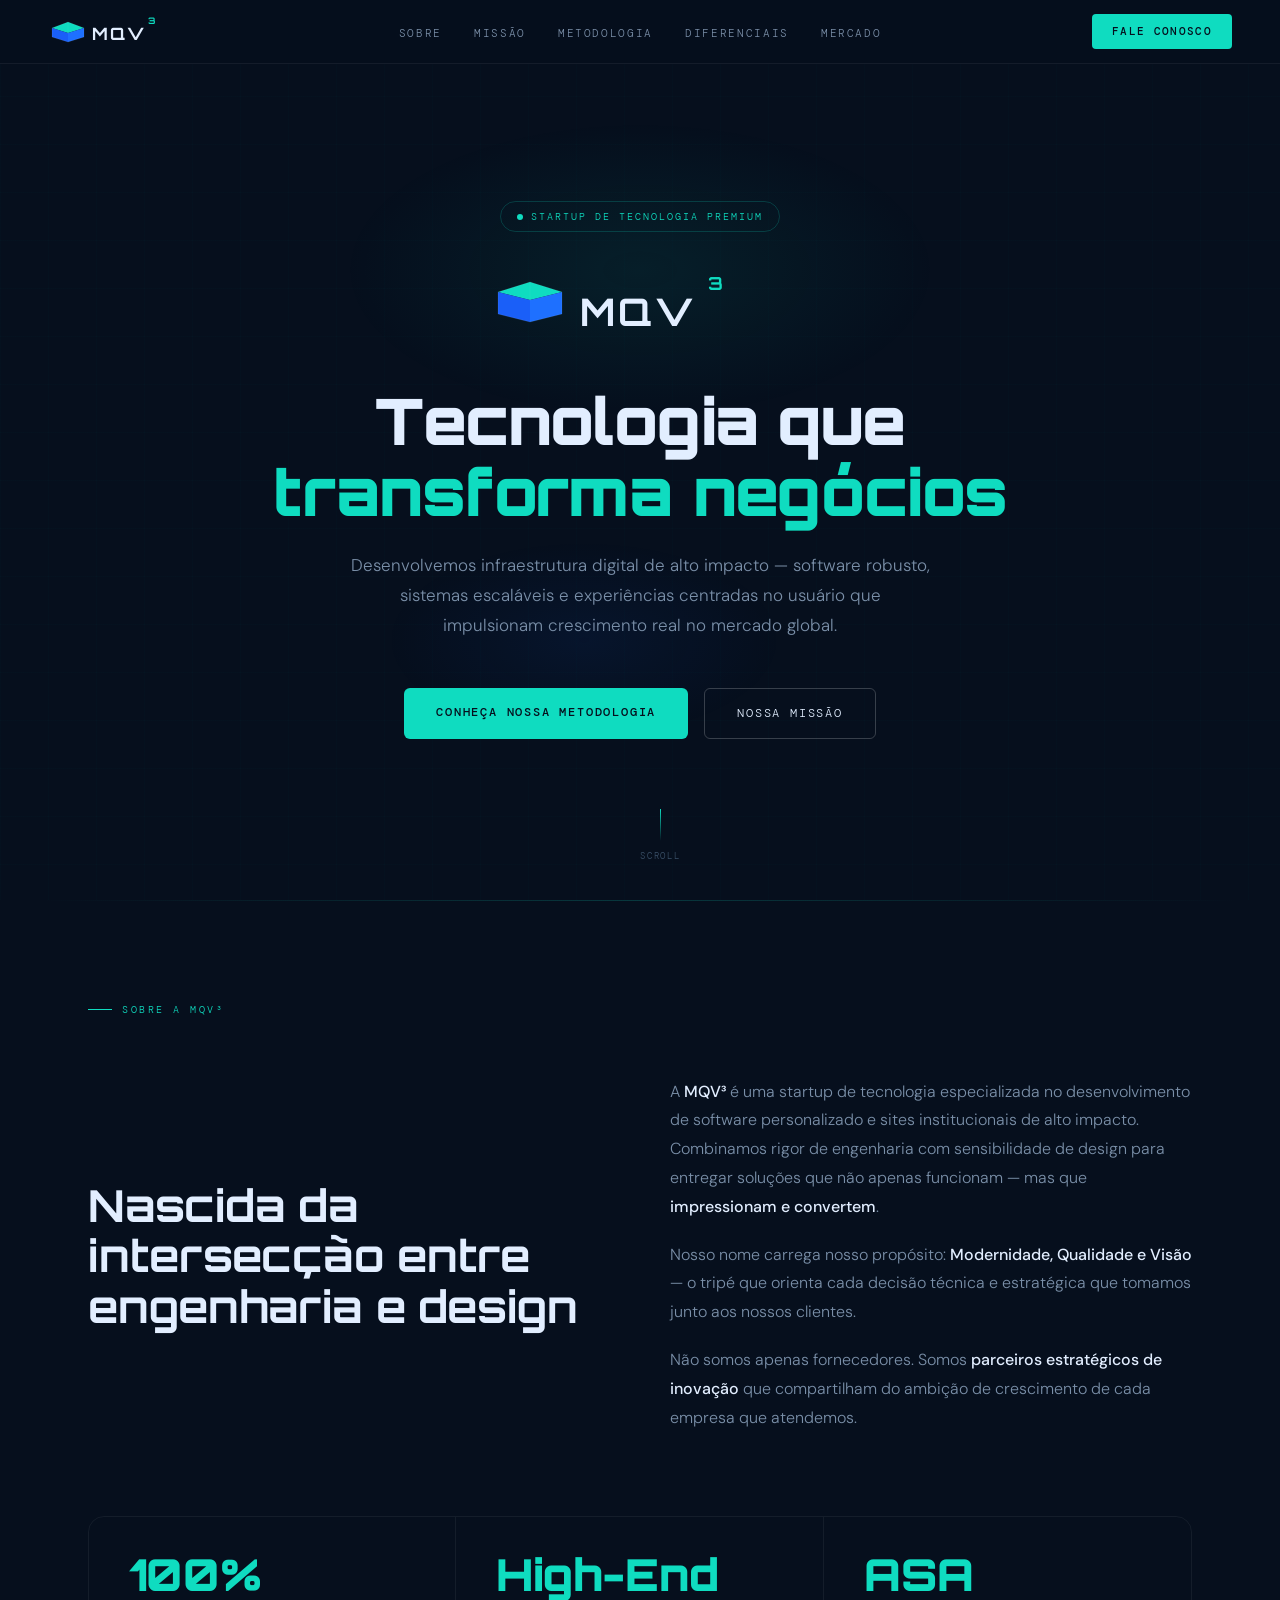
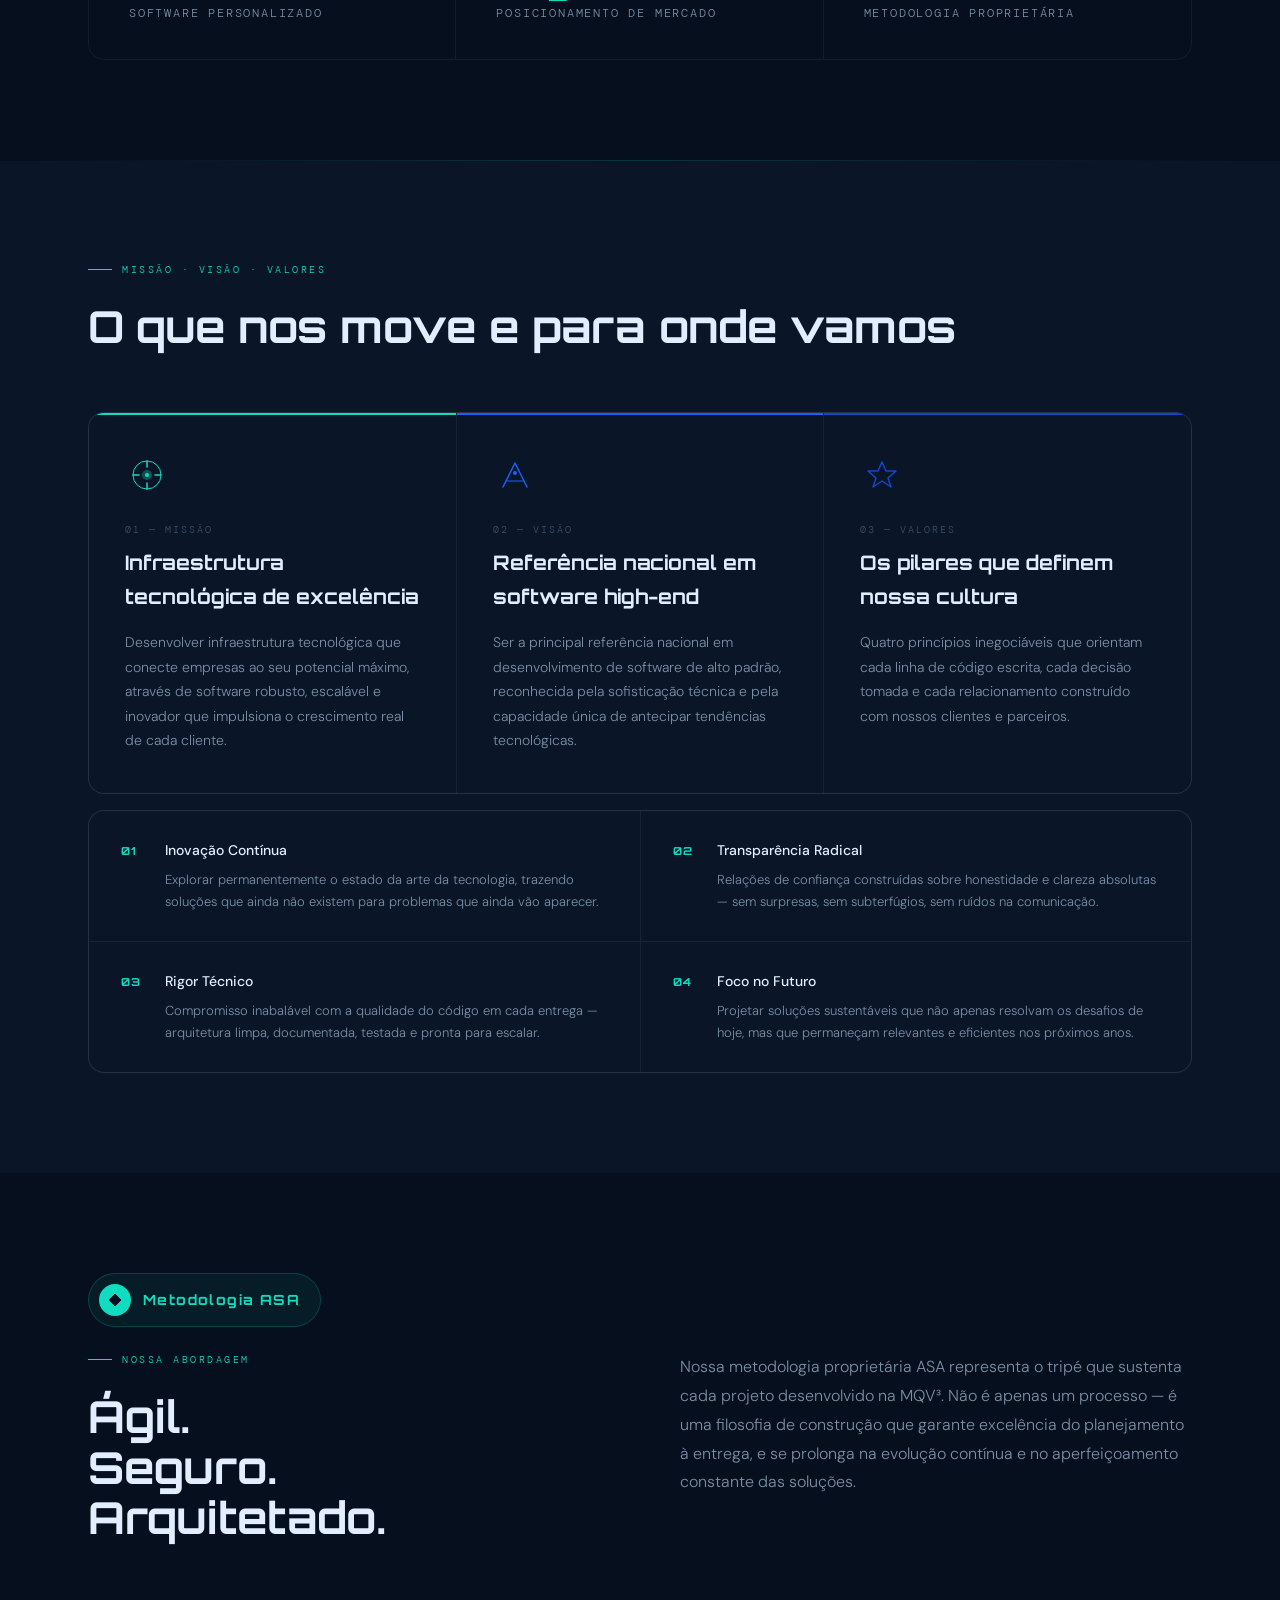
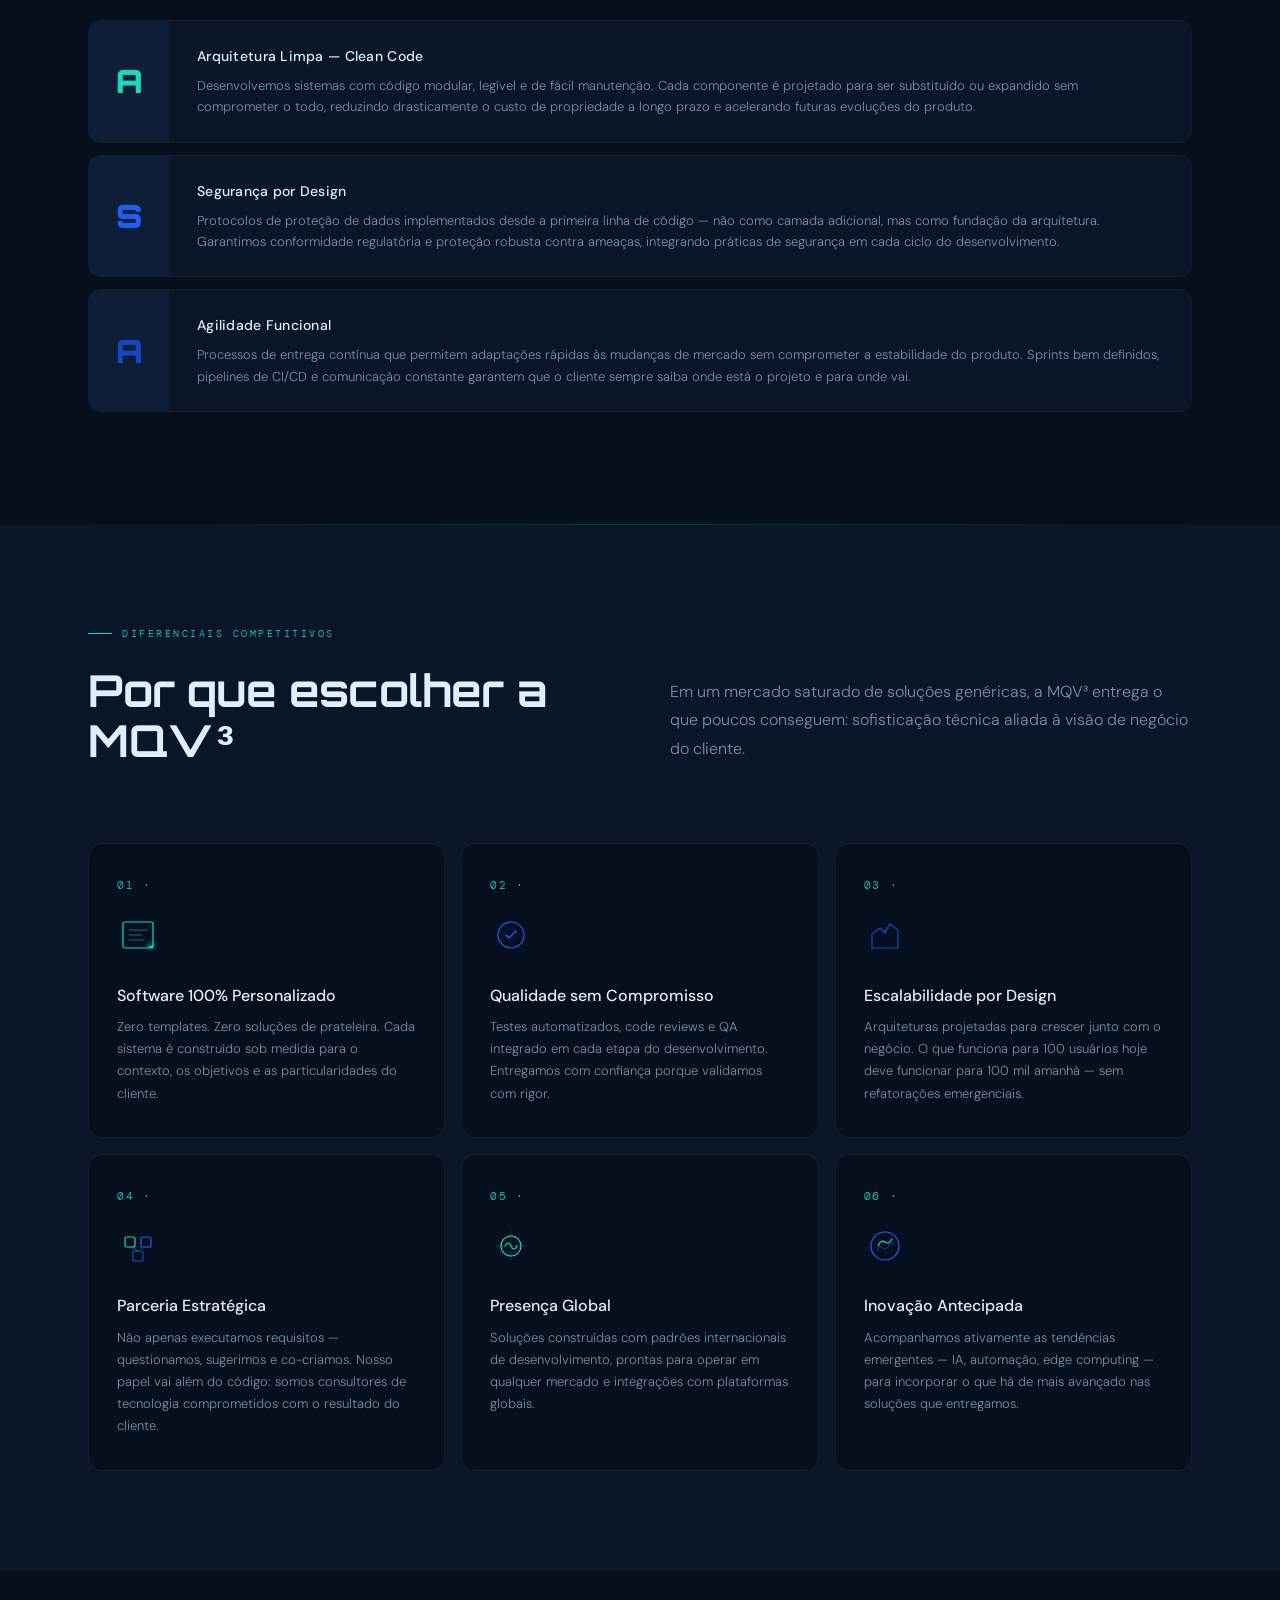
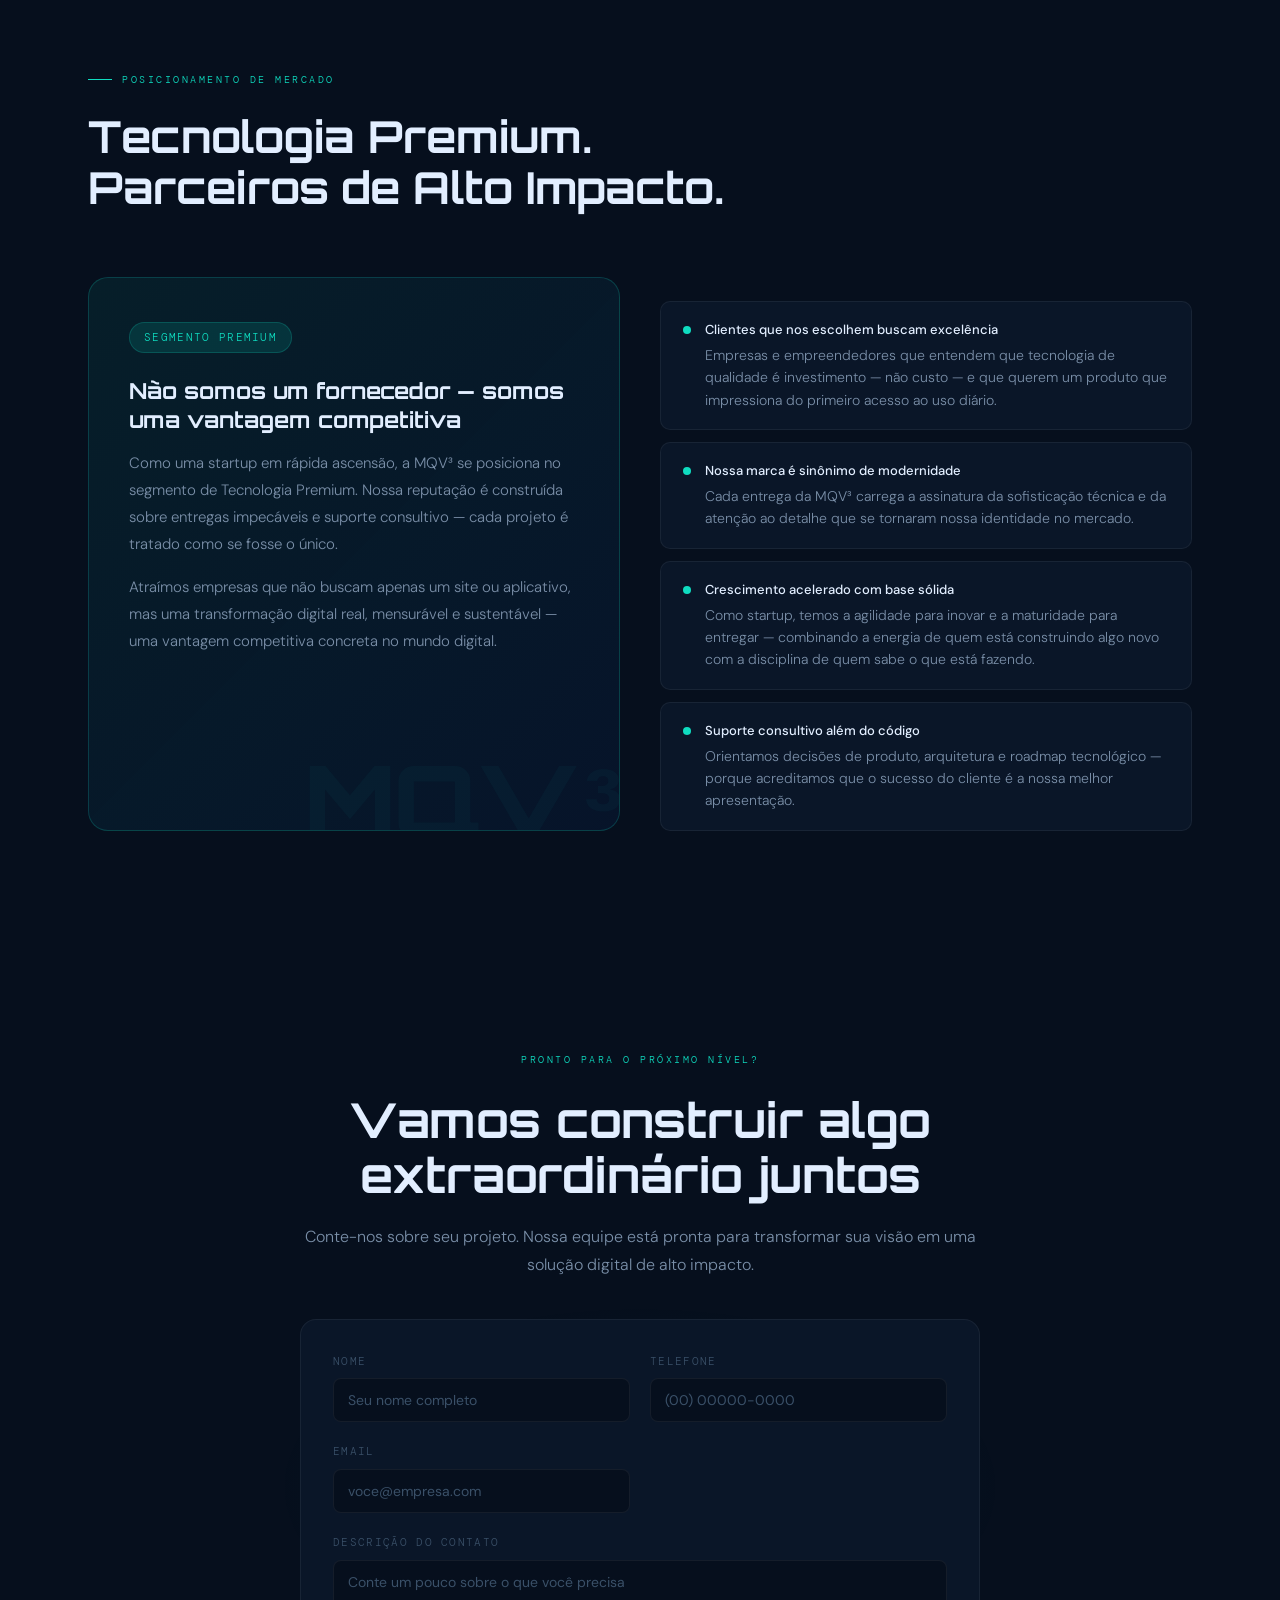
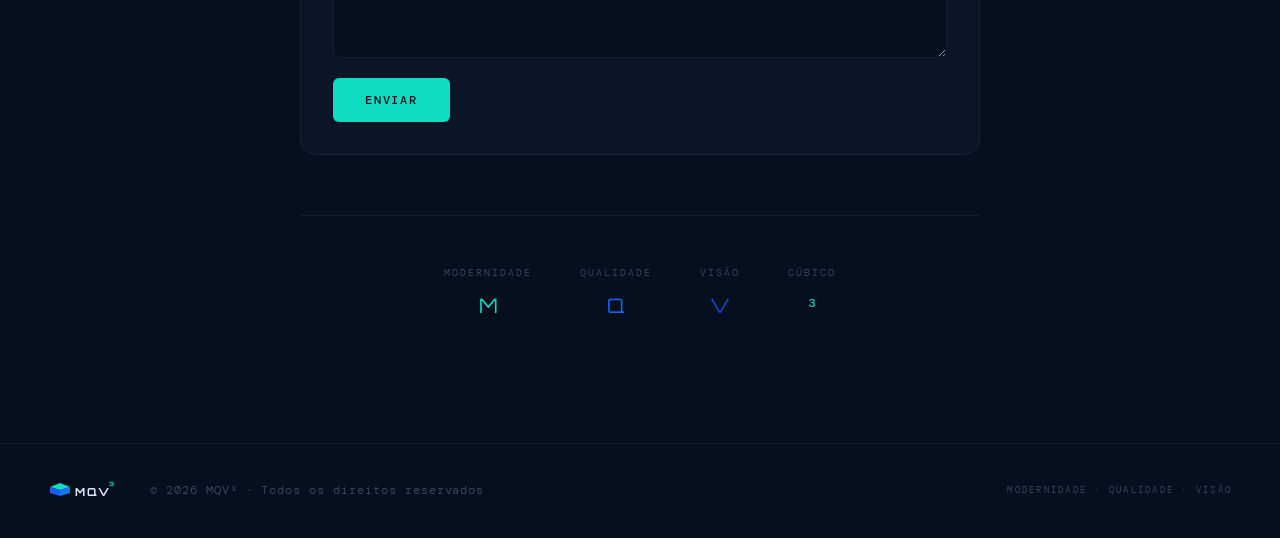
==== commit f0dc345f: "fix: correção texto" ====
--- a/index.html
+++ b/index.html
@@ -3,7 +3,7 @@
 <head>
 <meta charset="UTF-8">
 <meta name="viewport" content="width=device-width, initial-scale=1.0">
-<title>MQV³ — Apresentação Institucional</title>
+<title>MQV³</title>
 <link rel="preconnect" href="https://fonts.googleapis.com">
 <link href="https://fonts.googleapis.com/css2?family=Orbitron:wght@700;900&family=DM+Sans:ital,wght@0,300;0,400;0,500;1,300&family=DM+Mono:wght@400;500&display=swap" rel="stylesheet">
 <link rel="stylesheet" href="css/styles.css">
@@ -209,7 +209,7 @@
       <h2 class="section-title reveal">Ágil.<br>Seguro.<br>Arquitetado.</h2>
     </div>
     <div>
-      <p class="section-intro reveal" style="margin-top: 80px;">Nossa metodologia proprietária ASA representa o tripé que sustenta cada projeto desenvolvido na MQV³. Não é apenas um processo — é uma filosofia de construção que garante excelência do planejamento à entrega, e além.</p>
+      <p class="section-intro reveal" style="margin-top: 80px;">Nossa metodologia proprietária ASA representa o tripé que sustenta cada projeto desenvolvido na MQV³. Não é apenas um processo — é uma filosofia de construção que garante excelência do planejamento à entrega, e se prolonga na evolução contínua e no aperfeiçoamento constante das soluções.</p>
     </div>
   </div>
 
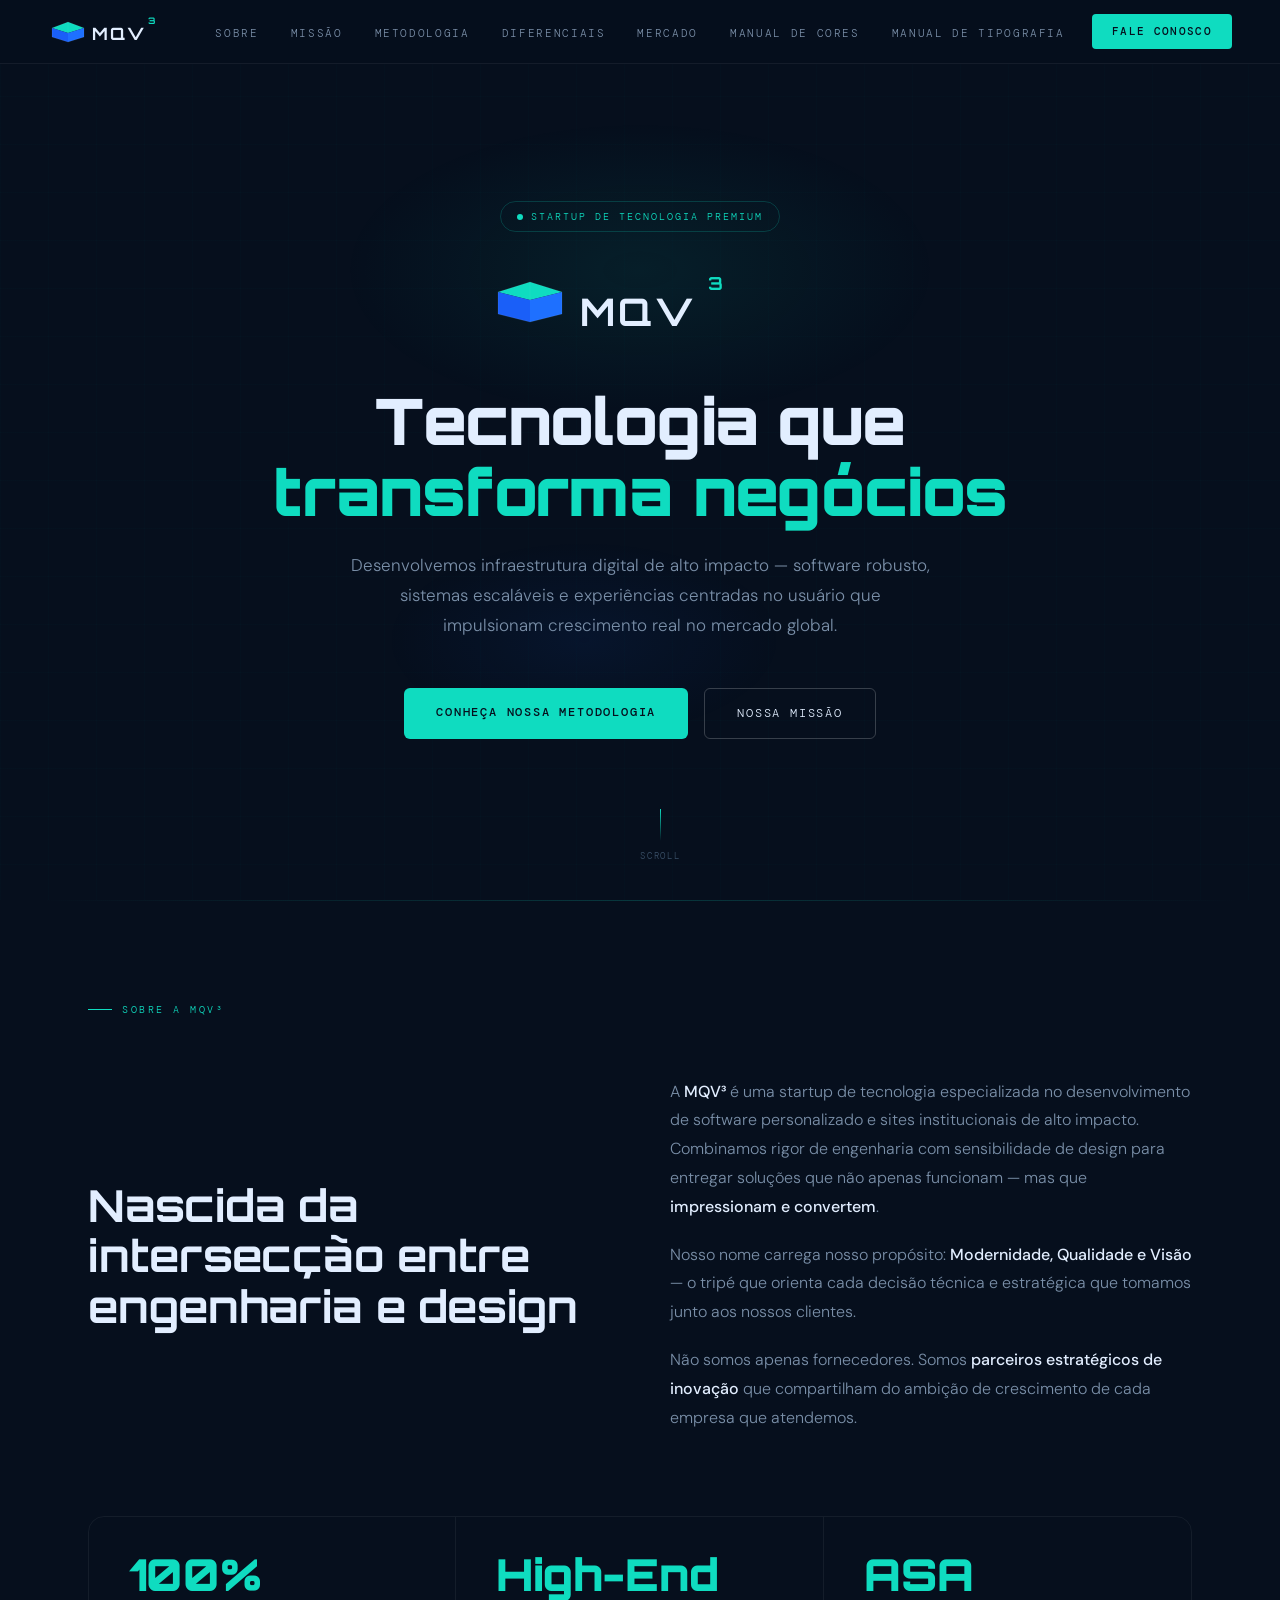
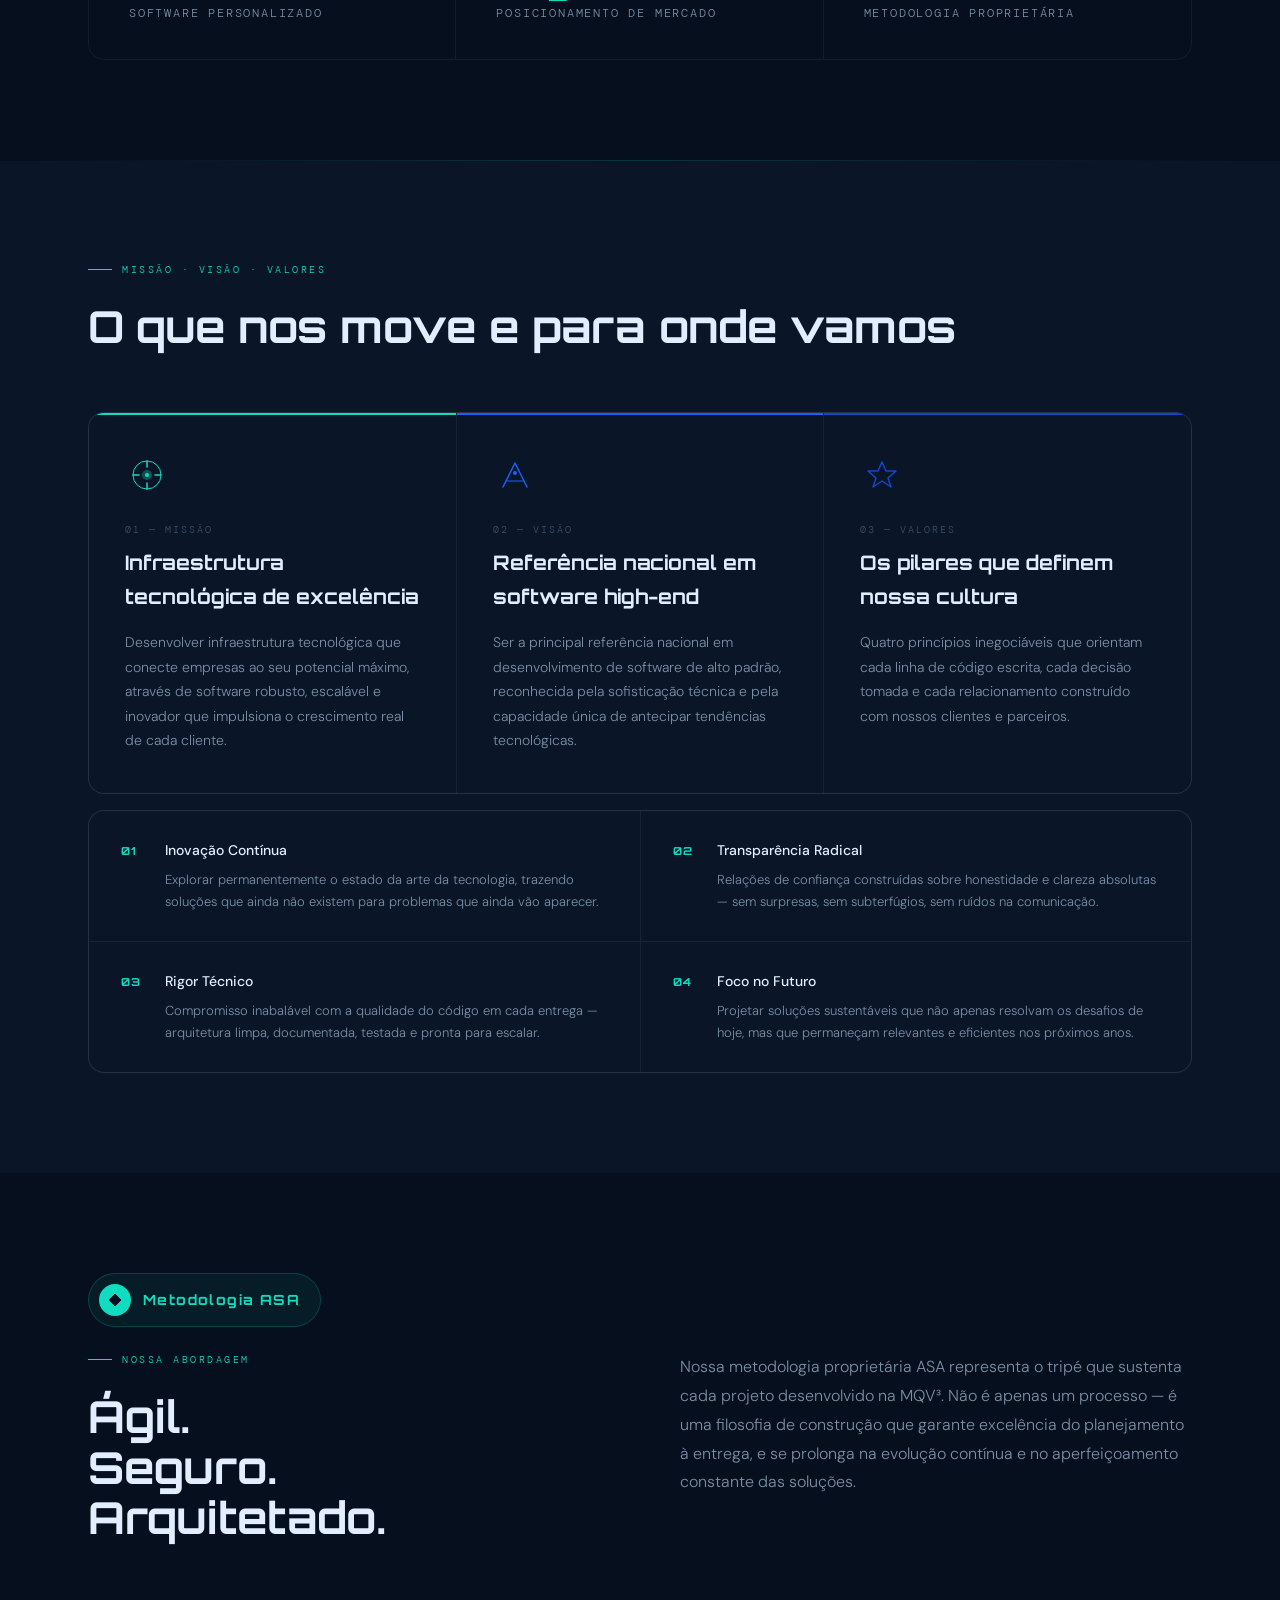
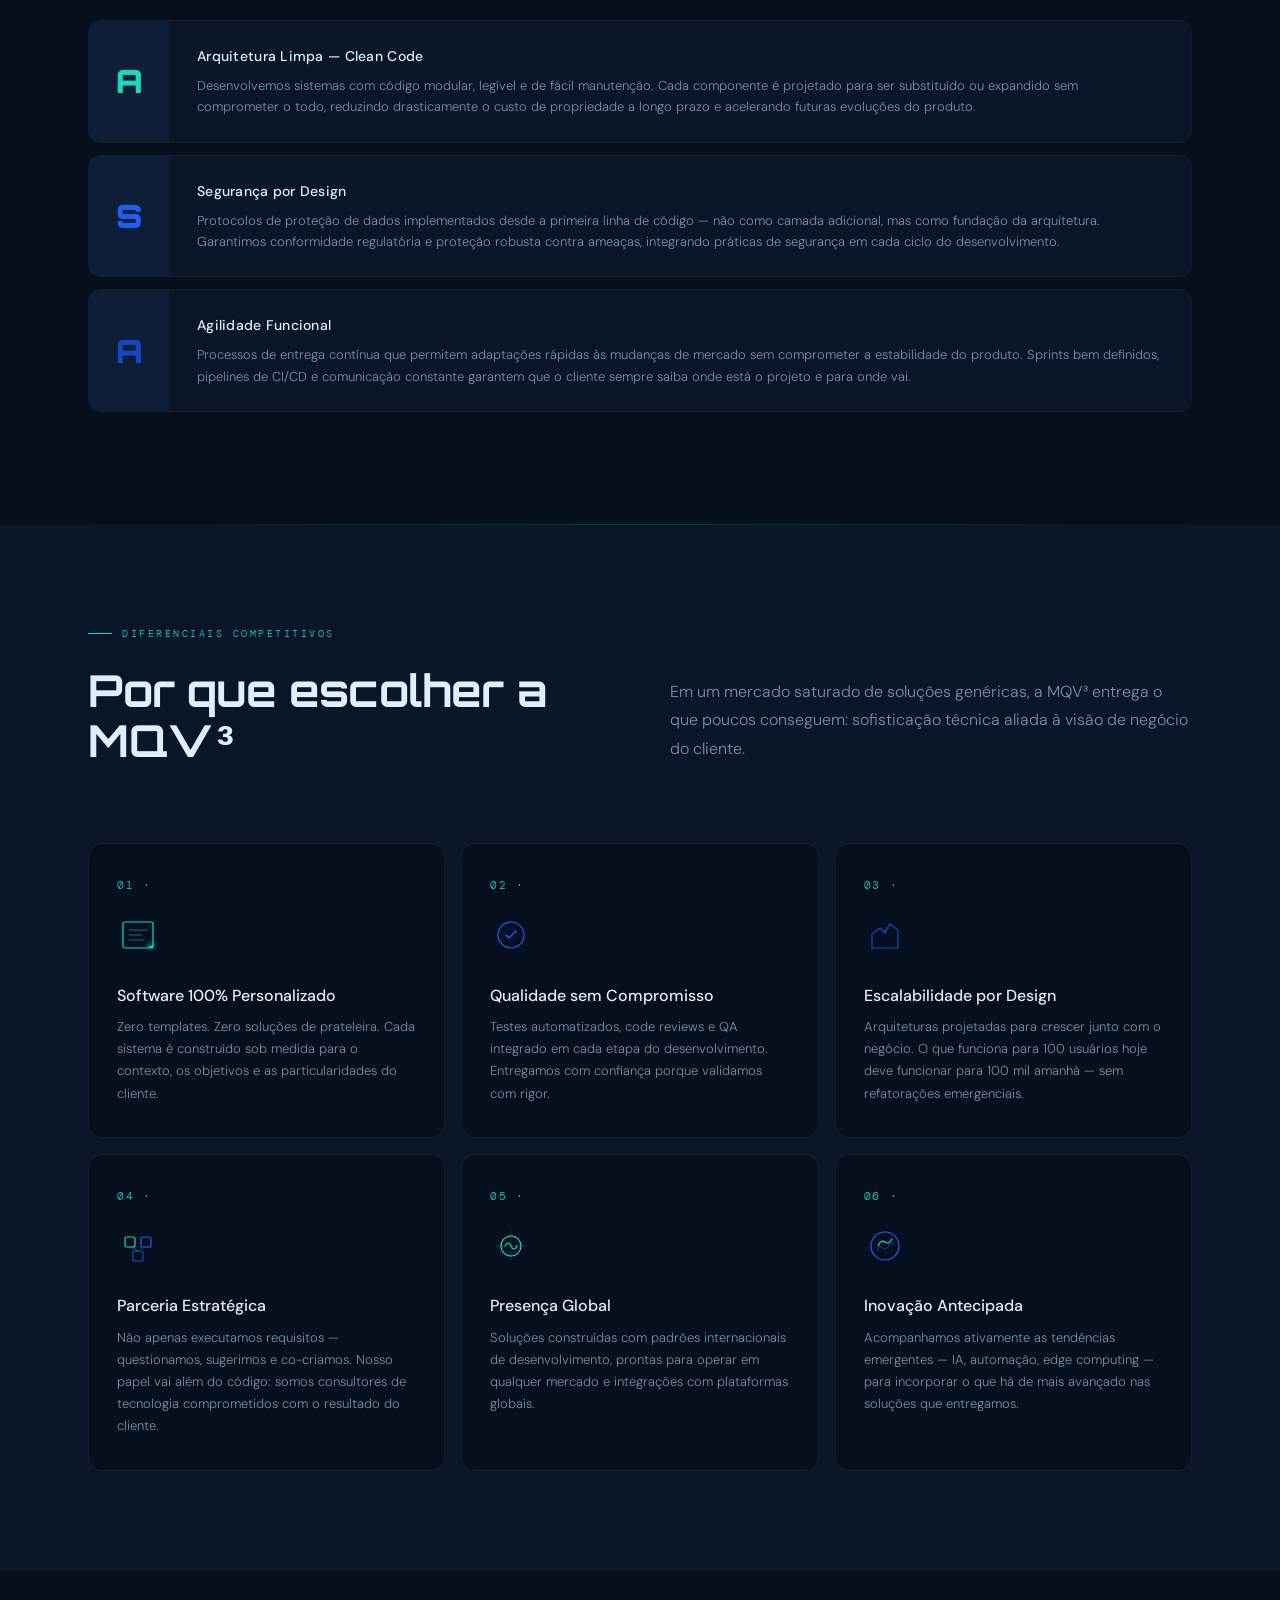
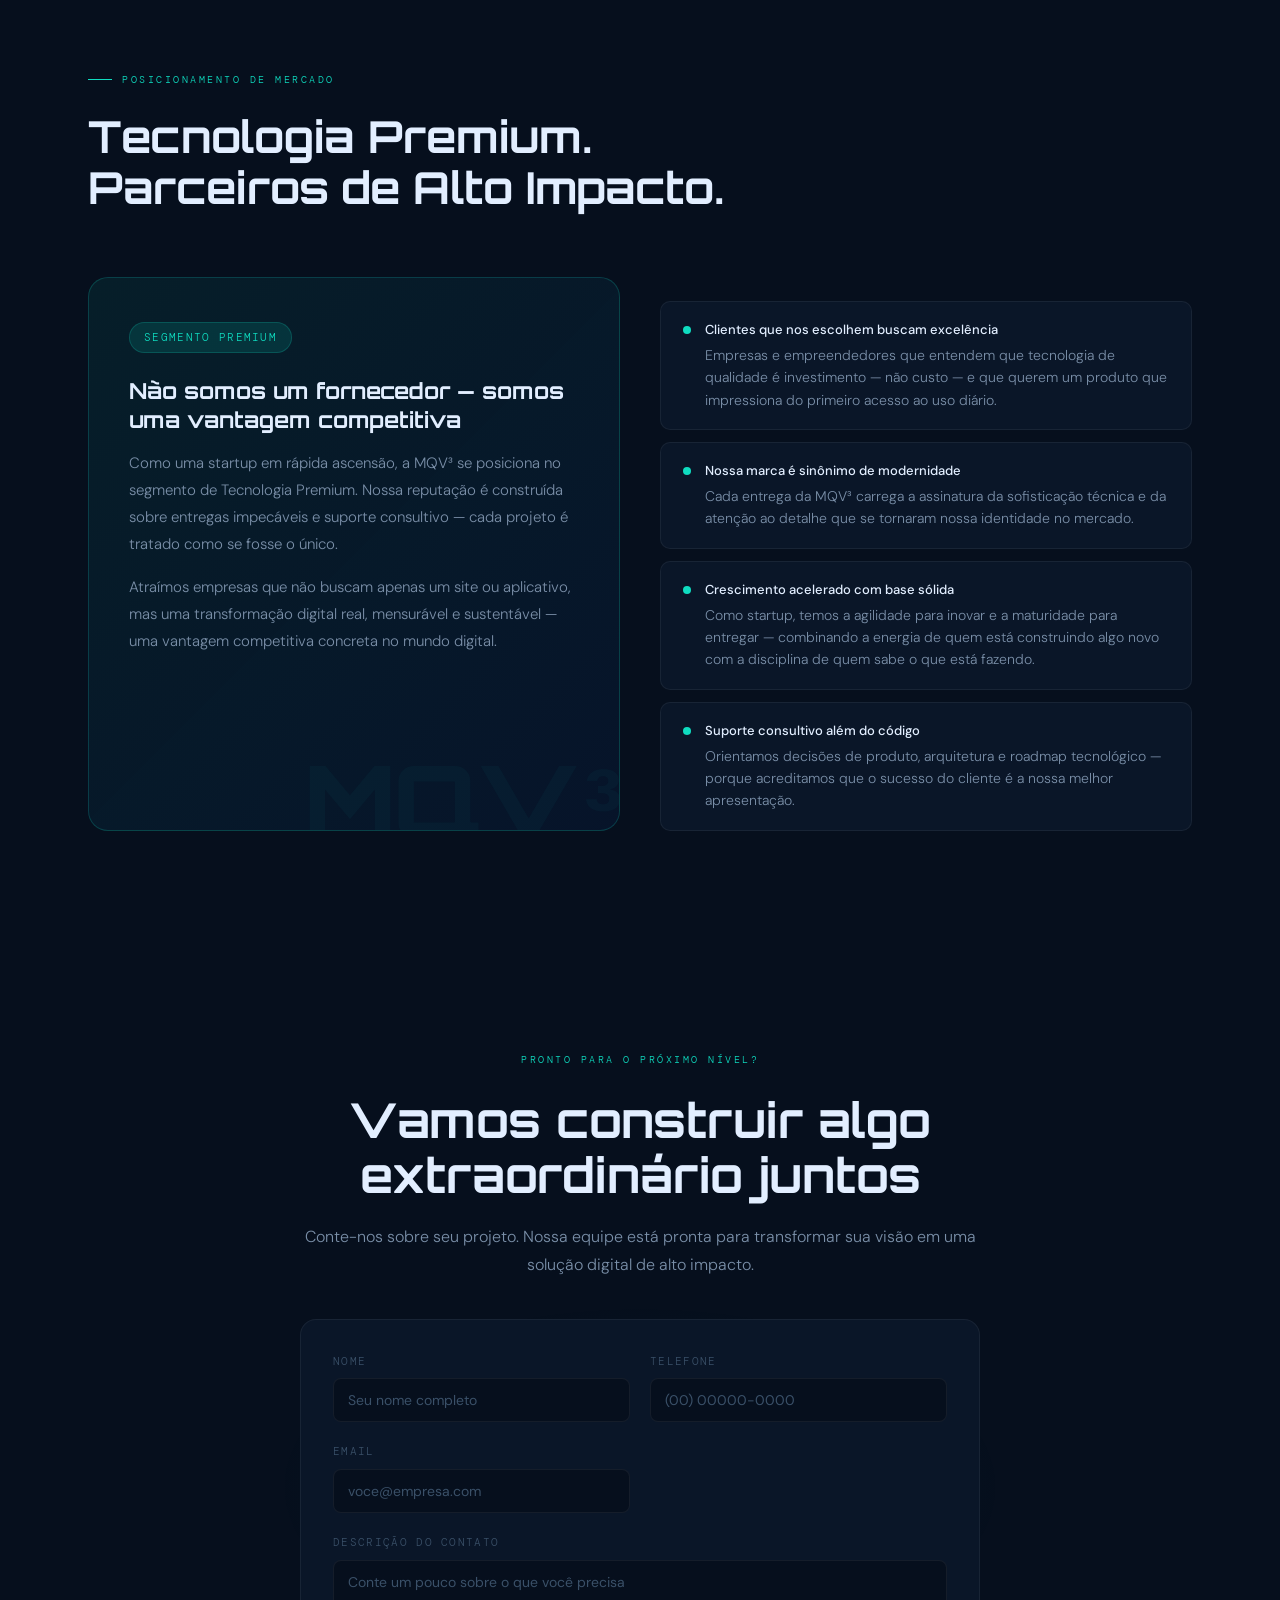
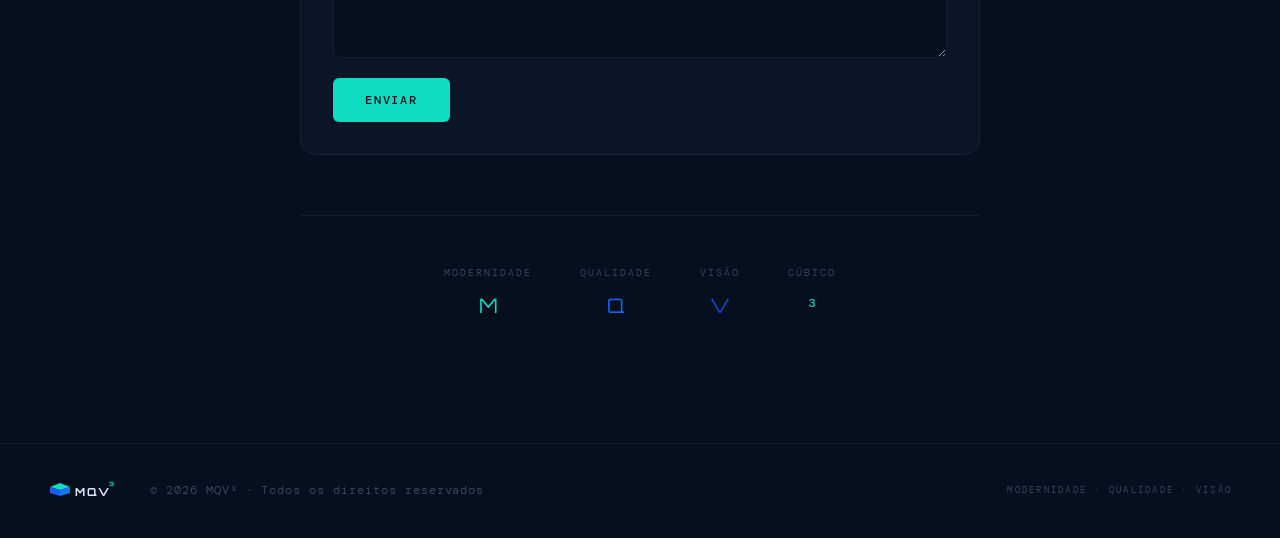
==== commit 42ebabb5: "feat: Ajuste provisório para aparecer as duas páginas no Menu" ====
--- a/index.html
+++ b/index.html
@@ -7,6 +7,7 @@
 <link rel="preconnect" href="https://fonts.googleapis.com">
 <link href="https://fonts.googleapis.com/css2?family=Orbitron:wght@700;900&family=DM+Sans:ital,wght@0,300;0,400;0,500;1,300&family=DM+Mono:wght@400;500&display=swap" rel="stylesheet">
 <link rel="stylesheet" href="css/styles.css">
+<link rel="icon" type="image/x-icon" href="./img/ico.ico">
 </head>
 <body>
 
@@ -25,12 +26,15 @@
       <text x="100" y="9" font-family="'Orbitron','Courier New',monospace" font-weight="700" font-size="9" fill="#0FDCC0">3</text>
     </svg>
   </a>
+  
   <ul class="nav-links">
     <li><a href="#sobre">Sobre</a></li>
     <li><a href="#mvv">Missão</a></li>
     <li><a href="#asa">Metodologia</a></li>
     <li><a href="#diferenciais">Diferenciais</a></li>
     <li><a href="#posicionamento">Mercado</a></li>
+    <li><a href="./manual-de-cores.html">Manual de Cores</a></li>
+    <li><a href="./manual-de-tipografia.html">Manual de Tipografia</a></li>
   </ul>
   <a href="#cta" class="nav-cta">Fale conosco</a>
 </nav>
